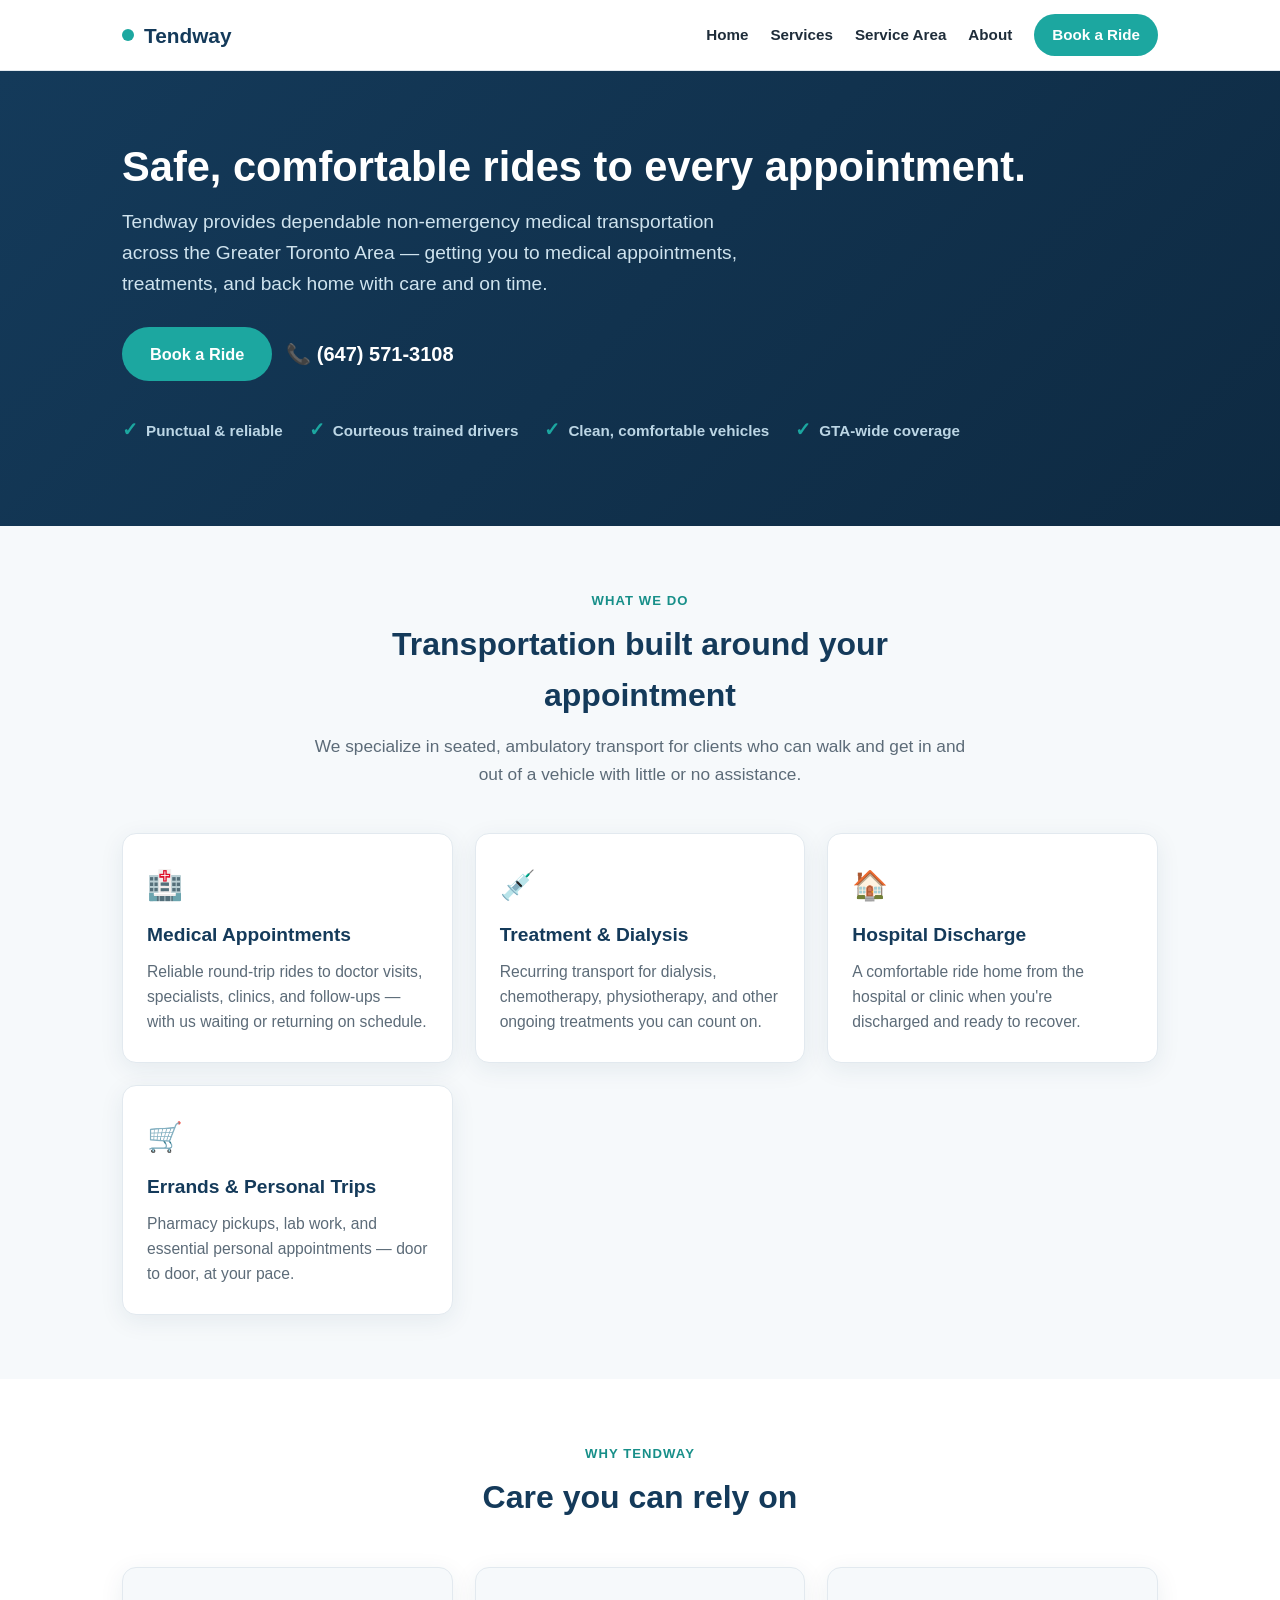
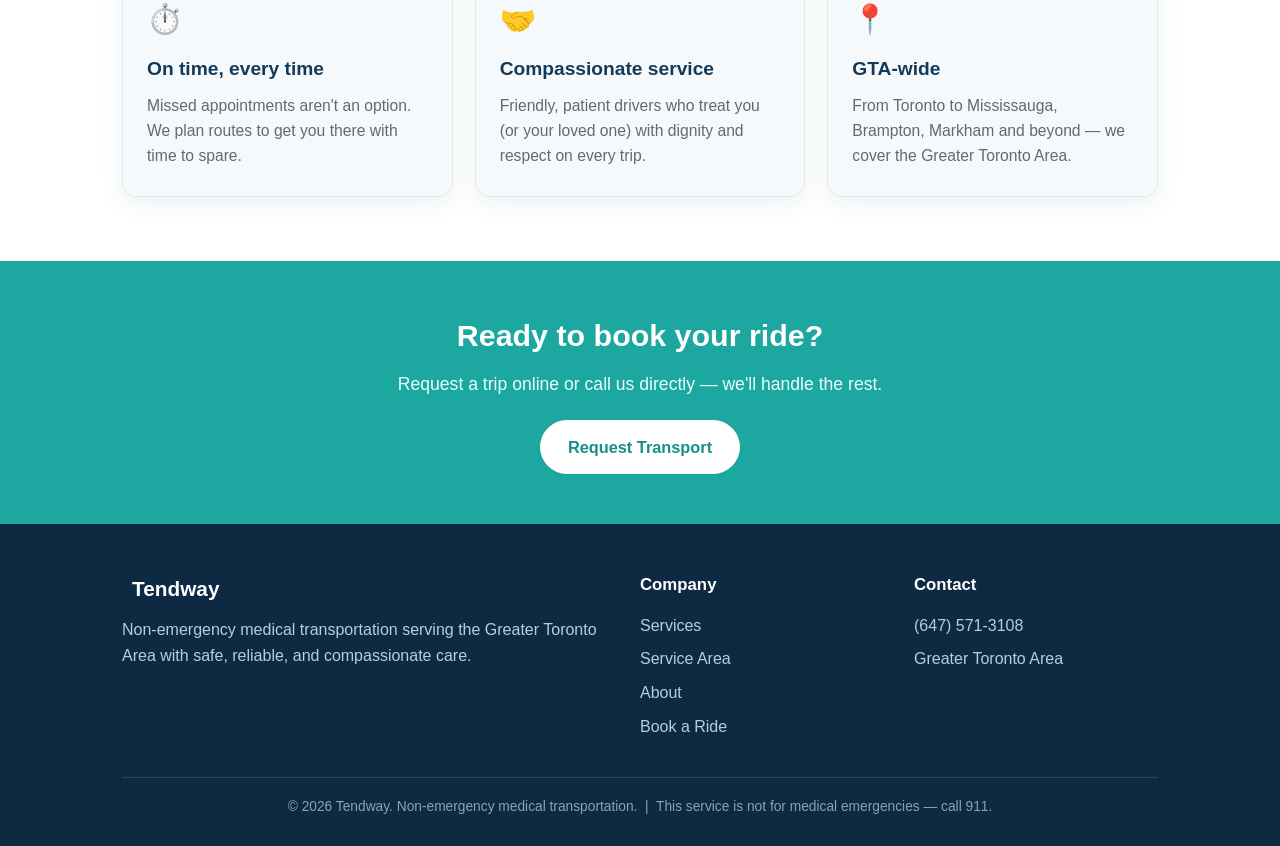
==== index.html @ b4420590 "Tendway website: multi-page site + booking form (Cloudflare Pages)" ====
<!DOCTYPE html>
<html lang="en">
<head>
<meta charset="UTF-8">
<meta name="viewport" content="width=device-width, initial-scale=1.0">
<title>Tendway | Non-Emergency Medical Transport — GTA</title>
<meta name="description" content="Tendway provides safe, reliable, and compassionate non-emergency medical transportation across the Greater Toronto Area. Ambulatory and seated transport for appointments, discharges, and more.">
<link rel="stylesheet" href="/styles.css">
</head>
<body>

<header class="site">
  <nav class="nav">
    <a href="/" class="brand"><span class="dot"></span>Tendway</a>
    <div class="navlinks">
      <a href="/">Home</a>
      <a href="/services.html">Services</a>
      <a href="/service-area.html">Service Area</a>
      <a href="/about.html">About</a>
      <a href="/contact.html" class="nav-cta">Book a Ride</a>
    </div>
  </nav>
</header>

<section class="hero">
  <div class="container">
    <h1>Safe, comfortable rides to every appointment.</h1>
    <p class="lead">Tendway provides dependable non-emergency medical transportation across the Greater Toronto Area — getting you to medical appointments, treatments, and back home with care and on time.</p>
    <div class="actions">
      <a href="/contact.html" class="btn btn-primary">Book a Ride</a>
      <a href="tel:+16475713108" class="phone-big">📞 (647) 571-3108</a>
    </div>
    <div class="trustbar">
      <div class="item"><span class="ic">✓</span> Punctual & reliable</div>
      <div class="item"><span class="ic">✓</span> Courteous trained drivers</div>
      <div class="item"><span class="ic">✓</span> Clean, comfortable vehicles</div>
      <div class="item"><span class="ic">✓</span> GTA-wide coverage</div>
    </div>
  </div>
</section>

<section class="block">
  <div class="container">
    <div class="section-head">
      <div class="eyebrow">What we do</div>
      <h2>Transportation built around your appointment</h2>
      <p>We specialize in seated, ambulatory transport for clients who can walk and get in and out of a vehicle with little or no assistance.</p>
    </div>
    <div class="cards">
      <div class="card">
        <span class="ic">🏥</span>
        <h3>Medical Appointments</h3>
        <p>Reliable round-trip rides to doctor visits, specialists, clinics, and follow-ups — with us waiting or returning on schedule.</p>
      </div>
      <div class="card">
        <span class="ic">💉</span>
        <h3>Treatment & Dialysis</h3>
        <p>Recurring transport for dialysis, chemotherapy, physiotherapy, and other ongoing treatments you can count on.</p>
      </div>
      <div class="card">
        <span class="ic">🏠</span>
        <h3>Hospital Discharge</h3>
        <p>A comfortable ride home from the hospital or clinic when you're discharged and ready to recover.</p>
      </div>
      <div class="card">
        <span class="ic">🛒</span>
        <h3>Errands & Personal Trips</h3>
        <p>Pharmacy pickups, lab work, and essential personal appointments — door to door, at your pace.</p>
      </div>
    </div>
  </div>
</section>

<section class="block alt">
  <div class="container">
    <div class="section-head">
      <div class="eyebrow">Why Tendway</div>
      <h2>Care you can rely on</h2>
    </div>
    <div class="cards">
      <div class="card">
        <span class="ic">⏱️</span>
        <h3>On time, every time</h3>
        <p>Missed appointments aren't an option. We plan routes to get you there with time to spare.</p>
      </div>
      <div class="card">
        <span class="ic">🤝</span>
        <h3>Compassionate service</h3>
        <p>Friendly, patient drivers who treat you (or your loved one) with dignity and respect on every trip.</p>
      </div>
      <div class="card">
        <span class="ic">📍</span>
        <h3>GTA-wide</h3>
        <p>From Toronto to Mississauga, Brampton, Markham and beyond — we cover the Greater Toronto Area.</p>
      </div>
    </div>
  </div>
</section>

<section class="cta-strip">
  <div class="container">
    <h2>Ready to book your ride?</h2>
    <p>Request a trip online or call us directly — we'll handle the rest.</p>
    <a href="/contact.html" class="btn btn-primary">Request Transport</a>
  </div>
</section>

<footer class="site">
  <div class="container">
    <div class="foot-grid">
      <div>
        <div class="foot-brand"><span class="dot" style="background:var(--teal)"></span>Tendway</div>
        <p>Non-emergency medical transportation serving the Greater Toronto Area with safe, reliable, and compassionate care.</p>
      </div>
      <div>
        <h4>Company</h4>
        <a href="/services.html">Services</a>
        <a href="/service-area.html">Service Area</a>
        <a href="/about.html">About</a>
        <a href="/contact.html">Book a Ride</a>
      </div>
      <div>
        <h4>Contact</h4>
        <a href="tel:+16475713108">(647) 571-3108</a>
        <a href="/service-area.html">Greater Toronto Area</a>
      </div>
    </div>
    <div class="foot-bottom">© 2026 Tendway. Non-emergency medical transportation. &nbsp;|&nbsp; This service is not for medical emergencies — call 911.</div>
  </div>
</footer>

</body>
</html>
---- styles.css ----
:root {
  --navy: #143a5a;
  --navy-deep: #0e2a42;
  --teal: #1ca7a0;
  --teal-dark: #178f89;
  --bg: #f6f9fb;
  --text: #1f2d3a;
  --muted: #5c6b78;
  --line: #e2e9ef;
  --white: #ffffff;
  --shadow: 0 6px 24px rgba(20, 58, 90, 0.08);
  --radius: 14px;
}

* { box-sizing: border-box; margin: 0; padding: 0; }

html { scroll-behavior: smooth; }

body {
  font-family: -apple-system, BlinkMacSystemFont, "Segoe UI", Roboto, Helvetica, Arial, sans-serif;
  color: var(--text);
  background: var(--bg);
  line-height: 1.6;
  -webkit-font-smoothing: antialiased;
}

a { color: var(--teal-dark); text-decoration: none; }
a:hover { text-decoration: underline; }

.container { max-width: 1080px; margin: 0 auto; padding: 0 22px; }

/* Header / Nav */
header.site {
  background: var(--white);
  border-bottom: 1px solid var(--line);
  position: sticky;
  top: 0;
  z-index: 100;
}
.nav {
  display: flex;
  align-items: center;
  justify-content: space-between;
  padding: 14px 22px;
  max-width: 1080px;
  margin: 0 auto;
  flex-wrap: wrap;
  gap: 10px;
}
.brand { display: flex; align-items: center; gap: 10px; font-weight: 800; font-size: 1.3rem; color: var(--navy); }
.brand .dot { width: 12px; height: 12px; border-radius: 50%; background: var(--teal); display: inline-block; }
.brand:hover { text-decoration: none; }
.navlinks { display: flex; gap: 22px; align-items: center; flex-wrap: wrap; }
.navlinks a { color: var(--text); font-weight: 600; font-size: 0.95rem; }
.navlinks a:hover { color: var(--teal-dark); text-decoration: none; }
.nav-cta {
  background: var(--teal);
  color: #fff !important;
  padding: 9px 18px;
  border-radius: 999px;
  font-weight: 700;
}
.nav-cta:hover { background: var(--teal-dark); text-decoration: none; }

/* Hero */
.hero {
  background: linear-gradient(135deg, var(--navy) 0%, var(--navy-deep) 100%);
  color: #fff;
  padding: 72px 0 80px;
}
.hero h1 { font-size: 2.6rem; line-height: 1.15; margin-bottom: 16px; font-weight: 800; }
.hero p.lead { font-size: 1.2rem; color: #cfe3ee; max-width: 620px; margin-bottom: 28px; }
.hero .actions { display: flex; gap: 14px; flex-wrap: wrap; align-items: center; }
.btn {
  display: inline-block;
  padding: 14px 28px;
  border-radius: 999px;
  font-weight: 700;
  font-size: 1.02rem;
  cursor: pointer;
  border: none;
}
.btn-primary { background: var(--teal); color: #fff; }
.btn-primary:hover { background: var(--teal-dark); text-decoration: none; }
.btn-ghost { background: rgba(255,255,255,0.12); color: #fff; border: 1px solid rgba(255,255,255,0.35); }
.btn-ghost:hover { background: rgba(255,255,255,0.2); text-decoration: none; }
.phone-big { font-size: 1.25rem; font-weight: 800; color: #fff; }
.phone-big:hover { text-decoration: none; color: #fff; }

.trustbar { display: flex; gap: 26px; flex-wrap: wrap; margin-top: 34px; }
.trustbar .item { display: flex; align-items: center; gap: 8px; color: #bcd6e5; font-size: 0.95rem; font-weight: 600; }
.trustbar .item span.ic { color: var(--teal); font-size: 1.2rem; }

/* Sections */
section.block { padding: 64px 0; }
section.block.alt { background: var(--white); }
.section-head { text-align: center; max-width: 660px; margin: 0 auto 44px; }
.section-head h2 { font-size: 2rem; color: var(--navy); margin-bottom: 12px; }
.section-head p { color: var(--muted); font-size: 1.08rem; }
.eyebrow { color: var(--teal-dark); font-weight: 800; letter-spacing: 0.08em; text-transform: uppercase; font-size: 0.82rem; margin-bottom: 8px; }

/* Cards */
.cards { display: grid; grid-template-columns: repeat(auto-fit, minmax(260px, 1fr)); gap: 22px; }
.card {
  background: var(--white);
  border: 1px solid var(--line);
  border-radius: var(--radius);
  padding: 28px 24px;
  box-shadow: var(--shadow);
}
section.block.alt .card { background: var(--bg); }
.card .ic { font-size: 1.8rem; margin-bottom: 12px; display: block; }
.card h3 { color: var(--navy); font-size: 1.2rem; margin-bottom: 8px; }
.card p { color: var(--muted); font-size: 0.98rem; }

/* Service area list */
.area-grid { display: grid; grid-template-columns: repeat(auto-fit, minmax(150px, 1fr)); gap: 10px; max-width: 760px; margin: 0 auto; }
.area-grid div { background: var(--white); border: 1px solid var(--line); border-radius: 10px; padding: 12px 16px; font-weight: 600; color: var(--navy); text-align: center; }

/* CTA strip */
.cta-strip { background: var(--teal); color: #fff; padding: 50px 0; text-align: center; }
.cta-strip h2 { font-size: 1.9rem; margin-bottom: 10px; }
.cta-strip p { font-size: 1.1rem; margin-bottom: 22px; color: #e6fffb; }
.cta-strip .btn-primary { background: #fff; color: var(--teal-dark); }
.cta-strip .btn-primary:hover { background: #eafffd; }

/* Form */
.form-wrap { max-width: 680px; margin: 0 auto; background: var(--white); border: 1px solid var(--line); border-radius: var(--radius); padding: 34px; box-shadow: var(--shadow); }
.form-row { display: grid; grid-template-columns: 1fr 1fr; gap: 16px; }
.field { margin-bottom: 16px; }
.field label { display: block; font-weight: 700; color: var(--navy); margin-bottom: 6px; font-size: 0.92rem; }
.field input, .field select, .field textarea {
  width: 100%;
  padding: 12px 14px;
  border: 1px solid var(--line);
  border-radius: 10px;
  font-size: 1rem;
  font-family: inherit;
  color: var(--text);
  background: #fbfdfe;
}
.field input:focus, .field select:focus, .field textarea:focus { outline: none; border-color: var(--teal); }
.field textarea { resize: vertical; min-height: 90px; }
.form-note { font-size: 0.86rem; color: var(--muted); margin-top: 4px; }
.form-msg { padding: 14px 16px; border-radius: 10px; margin-bottom: 18px; font-weight: 600; display: none; }
.form-msg.ok { background: #e7f8f6; color: var(--teal-dark); display: block; }
.form-msg.err { background: #fdecec; color: #c0392b; display: block; }

/* Footer */
footer.site { background: var(--navy-deep); color: #b9cdda; padding: 48px 0 28px; }
.foot-grid { display: grid; grid-template-columns: 2fr 1fr 1fr; gap: 30px; margin-bottom: 30px; }
footer.site h4 { color: #fff; margin-bottom: 14px; font-size: 1.05rem; }
footer.site a { color: #b9cdda; display: block; margin-bottom: 8px; }
footer.site a:hover { color: #fff; }
.foot-brand { display: flex; align-items: center; gap: 10px; font-weight: 800; font-size: 1.3rem; color: #fff; margin-bottom: 12px; }
.foot-bottom { border-top: 1px solid rgba(255,255,255,0.12); padding-top: 18px; font-size: 0.86rem; color: #8aa3b3; text-align: center; }

/* Page hero (subpages) */
.page-hero { background: var(--navy); color: #fff; padding: 50px 0; }
.page-hero h1 { font-size: 2.2rem; margin-bottom: 8px; }
.page-hero p { color: #cfe3ee; font-size: 1.1rem; }

@media (max-width: 720px) {
  .hero h1 { font-size: 2rem; }
  .form-row { grid-template-columns: 1fr; }
  .foot-grid { grid-template-columns: 1fr; }
  .navlinks { width: 100%; justify-content: flex-start; }
}
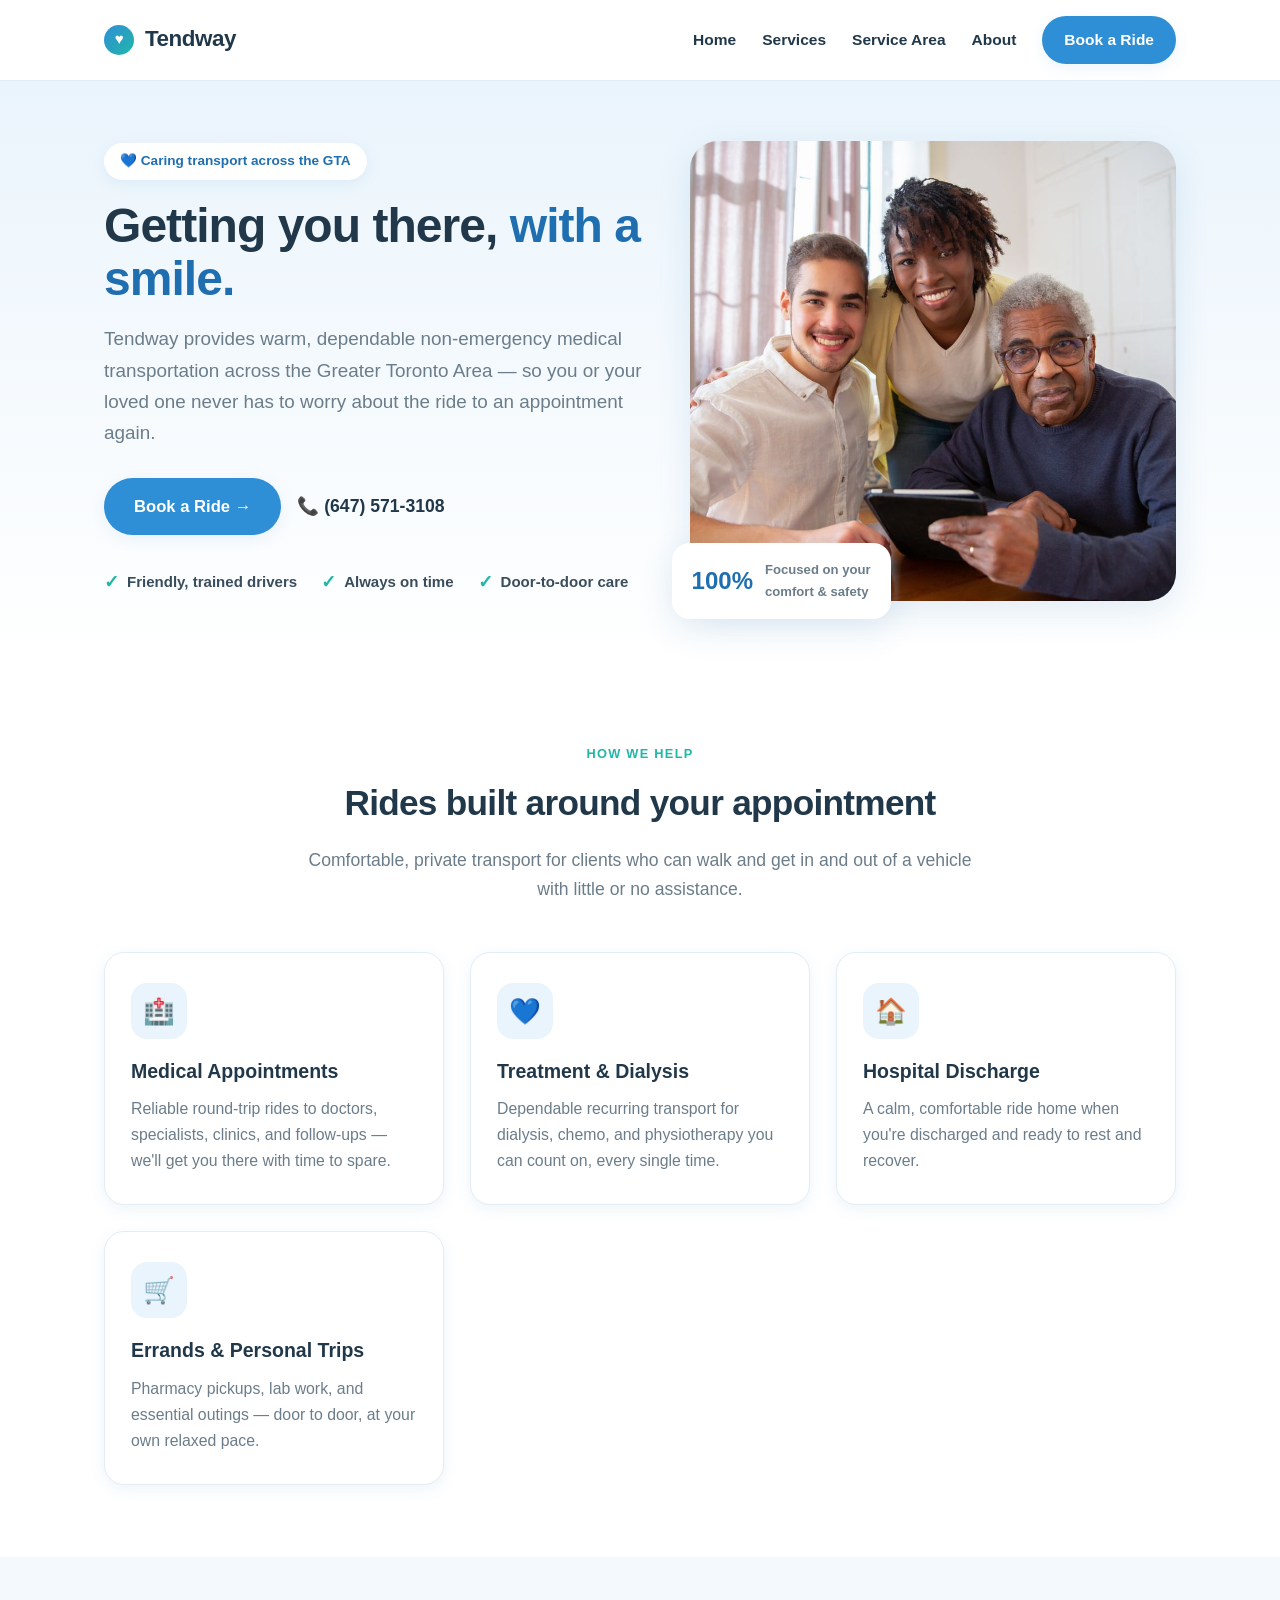
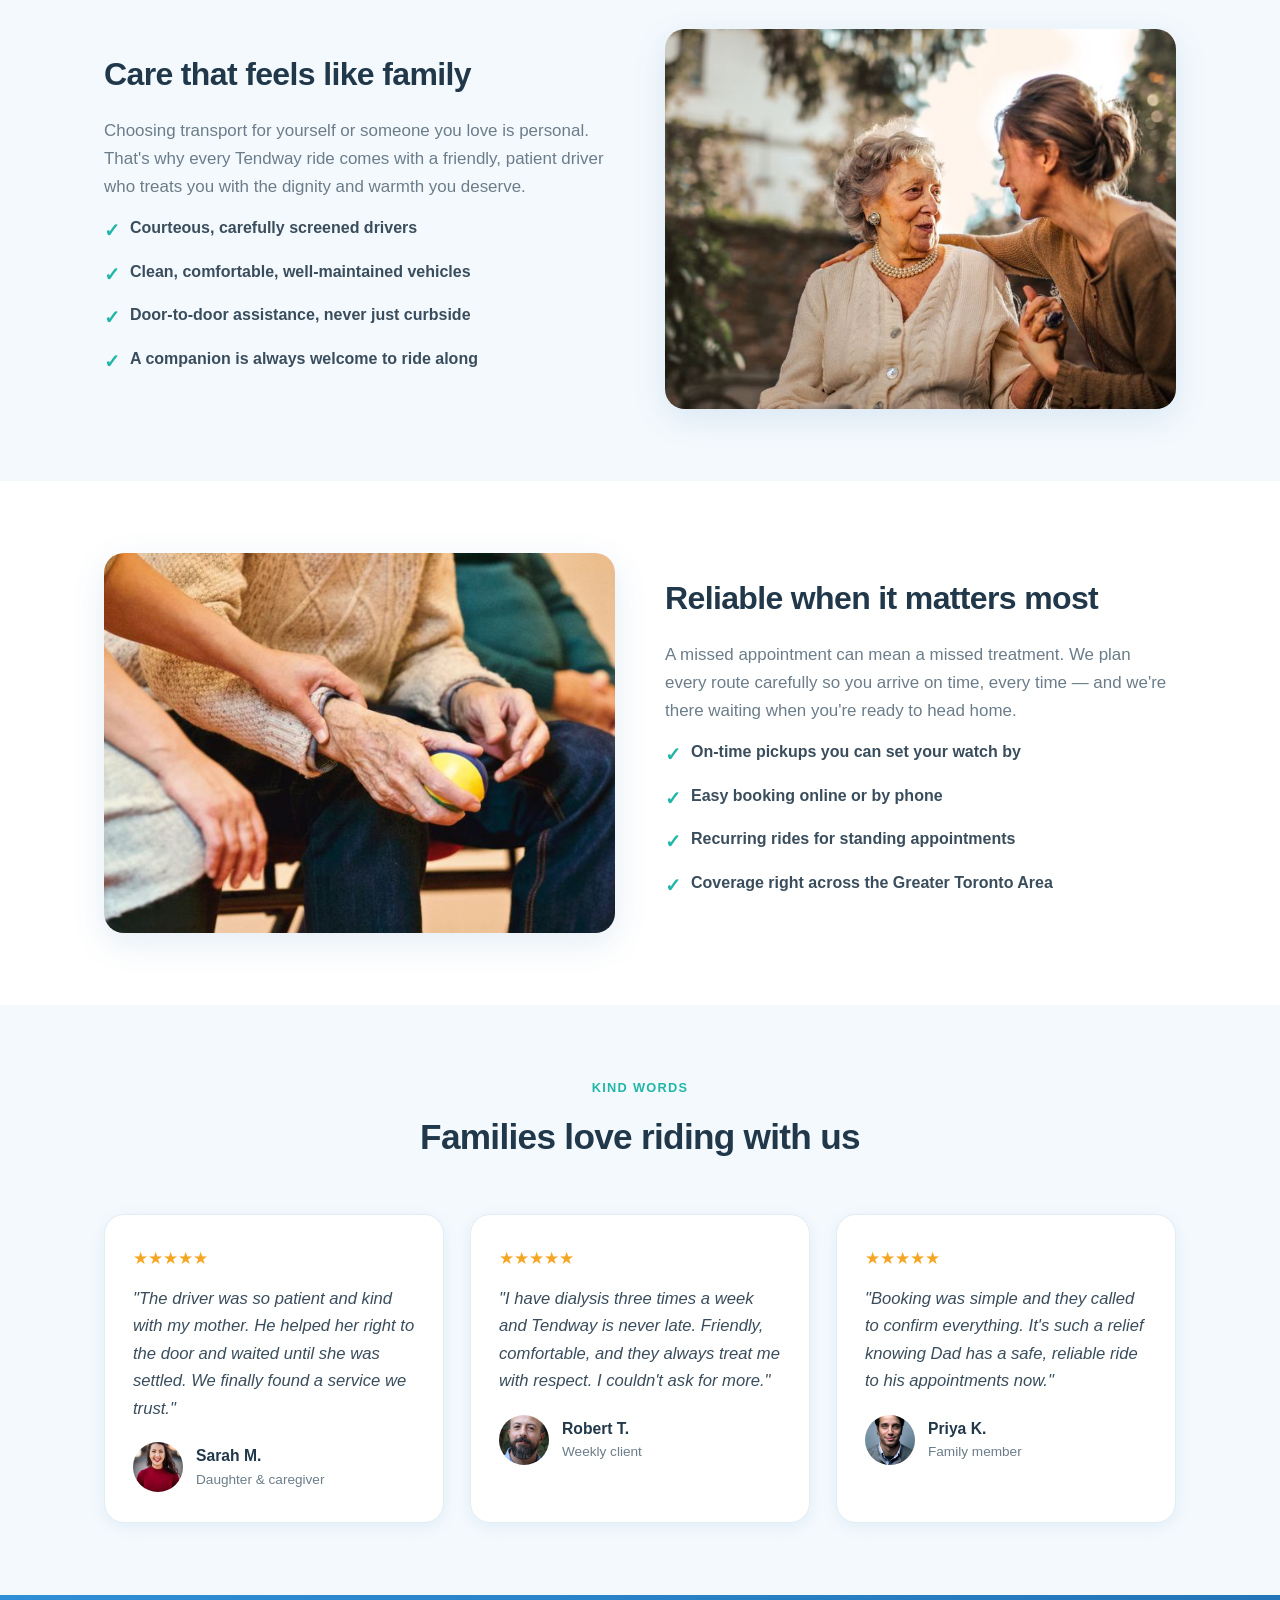
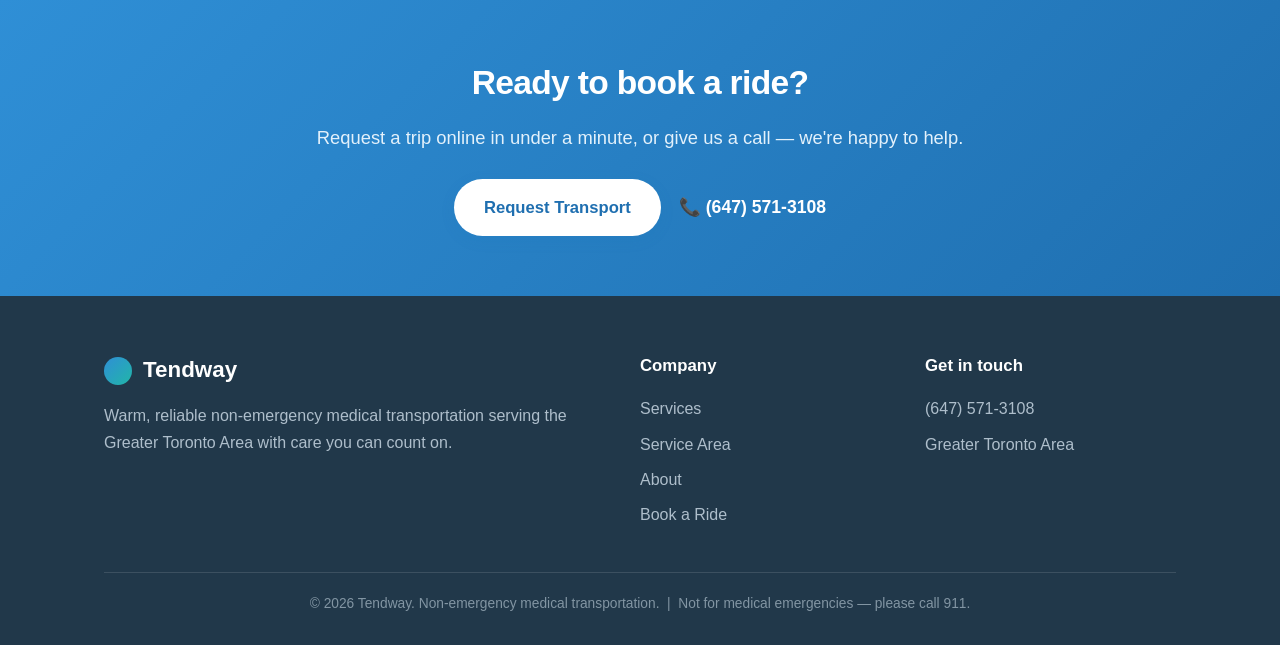
==== commit f66a5575: "Warm redesign: sky-blue palette, photo hero, feature rows, testimonials with faces, real photography" ====
--- a/index.html
+++ b/index.html
@@ -3,15 +3,15 @@
 <head>
 <meta charset="UTF-8">
 <meta name="viewport" content="width=device-width, initial-scale=1.0">
-<title>Tendway | Non-Emergency Medical Transport — GTA</title>
-<meta name="description" content="Tendway provides safe, reliable, and compassionate non-emergency medical transportation across the Greater Toronto Area. Ambulatory and seated transport for appointments, discharges, and more.">
+<title>Tendway | Friendly Medical Transport Across the GTA</title>
+<meta name="description" content="Tendway provides warm, reliable non-emergency medical transportation across the Greater Toronto Area. Friendly drivers, comfortable rides to every appointment.">
 <link rel="stylesheet" href="/styles.css">
 </head>
 <body>
 
 <header class="site">
   <nav class="nav">
-    <a href="/" class="brand"><span class="dot"></span>Tendway</a>
+    <a href="/" class="brand"><span class="dot">♥</span>Tendway</a>
     <div class="navlinks">
       <a href="/">Home</a>
       <a href="/services.html">Services</a>
@@ -23,18 +23,27 @@
 </header>
 
 <section class="hero">
-  <div class="container">
-    <h1>Safe, comfortable rides to every appointment.</h1>
-    <p class="lead">Tendway provides dependable non-emergency medical transportation across the Greater Toronto Area — getting you to medical appointments, treatments, and back home with care and on time.</p>
-    <div class="actions">
-      <a href="/contact.html" class="btn btn-primary">Book a Ride</a>
-      <a href="tel:+16475713108" class="phone-big">📞 (647) 571-3108</a>
+  <div class="container hero-grid">
+    <div class="hero-text">
+      <span class="pill">💙 Caring transport across the GTA</span>
+      <h1>Getting you there, <span class="hl">with a smile.</span></h1>
+      <p class="lead">Tendway provides warm, dependable non-emergency medical transportation across the Greater Toronto Area — so you or your loved one never has to worry about the ride to an appointment again.</p>
+      <div class="actions">
+        <a href="/contact.html" class="btn btn-primary">Book a Ride →</a>
+        <a href="tel:+16475713108" class="phone-inline">📞 (647) 571-3108</a>
+      </div>
+      <div class="trustbar">
+        <div class="item"><span class="ic">✓</span> Friendly, trained drivers</div>
+        <div class="item"><span class="ic">✓</span> Always on time</div>
+        <div class="item"><span class="ic">✓</span> Door-to-door care</div>
+      </div>
     </div>
-    <div class="trustbar">
-      <div class="item"><span class="ic">✓</span> Punctual & reliable</div>
-      <div class="item"><span class="ic">✓</span> Courteous trained drivers</div>
-      <div class="item"><span class="ic">✓</span> Clean, comfortable vehicles</div>
-      <div class="item"><span class="ic">✓</span> GTA-wide coverage</div>
+    <div class="hero-img-wrap">
+      <img class="hero-img" src="/img/hero.jpg" alt="A friendly caregiver helping a smiling senior">
+      <div class="hero-badge">
+        <div class="big">100%</div>
+        <div class="small">Focused on your<br>comfort &amp; safety</div>
+      </div>
     </div>
   </div>
 </section>
@@ -42,56 +51,88 @@
 <section class="block">
   <div class="container">
     <div class="section-head">
-      <div class="eyebrow">What we do</div>
-      <h2>Transportation built around your appointment</h2>
-      <p>We specialize in seated, ambulatory transport for clients who can walk and get in and out of a vehicle with little or no assistance.</p>
+      <div class="eyebrow">How we help</div>
+      <h2>Rides built around your appointment</h2>
+      <p>Comfortable, private transport for clients who can walk and get in and out of a vehicle with little or no assistance.</p>
     </div>
     <div class="cards">
       <div class="card">
-        <span class="ic">🏥</span>
+        <div class="ic-circle">🏥</div>
         <h3>Medical Appointments</h3>
-        <p>Reliable round-trip rides to doctor visits, specialists, clinics, and follow-ups — with us waiting or returning on schedule.</p>
+        <p>Reliable round-trip rides to doctors, specialists, clinics, and follow-ups — we'll get you there with time to spare.</p>
       </div>
       <div class="card">
-        <span class="ic">💉</span>
-        <h3>Treatment & Dialysis</h3>
-        <p>Recurring transport for dialysis, chemotherapy, physiotherapy, and other ongoing treatments you can count on.</p>
+        <div class="ic-circle">💙</div>
+        <h3>Treatment &amp; Dialysis</h3>
+        <p>Dependable recurring transport for dialysis, chemo, and physiotherapy you can count on, every single time.</p>
       </div>
       <div class="card">
-        <span class="ic">🏠</span>
+        <div class="ic-circle">🏠</div>
         <h3>Hospital Discharge</h3>
-        <p>A comfortable ride home from the hospital or clinic when you're discharged and ready to recover.</p>
+        <p>A calm, comfortable ride home when you're discharged and ready to rest and recover.</p>
       </div>
       <div class="card">
-        <span class="ic">🛒</span>
-        <h3>Errands & Personal Trips</h3>
-        <p>Pharmacy pickups, lab work, and essential personal appointments — door to door, at your pace.</p>
+        <div class="ic-circle">🛒</div>
+        <h3>Errands &amp; Personal Trips</h3>
+        <p>Pharmacy pickups, lab work, and essential outings — door to door, at your own relaxed pace.</p>
       </div>
     </div>
   </div>
 </section>
 
-<section class="block alt">
+<section class="block tint">
+  <div class="container feature">
+    <div class="feature-text">
+      <h2>Care that feels like family</h2>
+      <p>Choosing transport for yourself or someone you love is personal. That's why every Tendway ride comes with a friendly, patient driver who treats you with the dignity and warmth you deserve.</p>
+      <ul class="checklist">
+        <li><span class="ic">✓</span> Courteous, carefully screened drivers</li>
+        <li><span class="ic">✓</span> Clean, comfortable, well-maintained vehicles</li>
+        <li><span class="ic">✓</span> Door-to-door assistance, never just curbside</li>
+        <li><span class="ic">✓</span> A companion is always welcome to ride along</li>
+      </ul>
+    </div>
+    <img class="feature-img" src="/img/senior.jpg" alt="A caregiver and senior smiling together">
+  </div>
+</section>
+
+<section class="block">
+  <div class="container feature rev">
+    <div class="feature-text">
+      <h2>Reliable when it matters most</h2>
+      <p>A missed appointment can mean a missed treatment. We plan every route carefully so you arrive on time, every time — and we're there waiting when you're ready to head home.</p>
+      <ul class="checklist">
+        <li><span class="ic">✓</span> On-time pickups you can set your watch by</li>
+        <li><span class="ic">✓</span> Easy booking online or by phone</li>
+        <li><span class="ic">✓</span> Recurring rides for standing appointments</li>
+        <li><span class="ic">✓</span> Coverage right across the Greater Toronto Area</li>
+      </ul>
+    </div>
+    <img class="feature-img" src="/img/care.jpg" alt="A caregiver gently assisting a senior">
+  </div>
+</section>
+
+<section class="block tint">
   <div class="container">
     <div class="section-head">
-      <div class="eyebrow">Why Tendway</div>
-      <h2>Care you can rely on</h2>
+      <div class="eyebrow">Kind words</div>
+      <h2>Families love riding with us</h2>
     </div>
-    <div class="cards">
-      <div class="card">
-        <span class="ic">⏱️</span>
-        <h3>On time, every time</h3>
-        <p>Missed appointments aren't an option. We plan routes to get you there with time to spare.</p>
+    <div class="tgrid">
+      <div class="tcard">
+        <div class="stars">★★★★★</div>
+        <p class="quote">"The driver was so patient and kind with my mother. He helped her right to the door and waited until she was settled. We finally found a service we trust."</p>
+        <div class="who"><img src="/img/t1.jpg" alt=""><div><div class="name">Sarah M.</div><div class="role">Daughter & caregiver</div></div></div>
       </div>
-      <div class="card">
-        <span class="ic">🤝</span>
-        <h3>Compassionate service</h3>
-        <p>Friendly, patient drivers who treat you (or your loved one) with dignity and respect on every trip.</p>
+      <div class="tcard">
+        <div class="stars">★★★★★</div>
+        <p class="quote">"I have dialysis three times a week and Tendway is never late. Friendly, comfortable, and they always treat me with respect. I couldn't ask for more."</p>
+        <div class="who"><img src="/img/t3.jpg" alt=""><div><div class="name">Robert T.</div><div class="role">Weekly client</div></div></div>
       </div>
-      <div class="card">
-        <span class="ic">📍</span>
-        <h3>GTA-wide</h3>
-        <p>From Toronto to Mississauga, Brampton, Markham and beyond — we cover the Greater Toronto Area.</p>
+      <div class="tcard">
+        <div class="stars">★★★★★</div>
+        <p class="quote">"Booking was simple and they called to confirm everything. It's such a relief knowing Dad has a safe, reliable ride to his appointments now."</p>
+        <div class="who"><img src="/img/t2.jpg" alt=""><div><div class="name">Priya K.</div><div class="role">Family member</div></div></div>
       </div>
     </div>
   </div>
@@ -99,9 +140,12 @@
 
 <section class="cta-strip">
   <div class="container">
-    <h2>Ready to book your ride?</h2>
-    <p>Request a trip online or call us directly — we'll handle the rest.</p>
-    <a href="/contact.html" class="btn btn-primary">Request Transport</a>
+    <h2>Ready to book a ride?</h2>
+    <p>Request a trip online in under a minute, or give us a call — we're happy to help.</p>
+    <div style="display:flex; gap:18px; justify-content:center; flex-wrap:wrap; align-items:center;">
+      <a href="/contact.html" class="btn btn-primary">Request Transport</a>
+      <a href="tel:+16475713108" class="phone-inline">📞 (647) 571-3108</a>
+    </div>
   </div>
 </section>
 
@@ -109,8 +153,8 @@
   <div class="container">
     <div class="foot-grid">
       <div>
-        <div class="foot-brand"><span class="dot" style="background:var(--teal)"></span>Tendway</div>
-        <p>Non-emergency medical transportation serving the Greater Toronto Area with safe, reliable, and compassionate care.</p>
+        <div class="foot-brand"><span class="dot"></span>Tendway</div>
+        <p>Warm, reliable non-emergency medical transportation serving the Greater Toronto Area with care you can count on.</p>
       </div>
       <div>
         <h4>Company</h4>
@@ -120,12 +164,12 @@
         <a href="/contact.html">Book a Ride</a>
       </div>
       <div>
-        <h4>Contact</h4>
+        <h4>Get in touch</h4>
         <a href="tel:+16475713108">(647) 571-3108</a>
         <a href="/service-area.html">Greater Toronto Area</a>
       </div>
     </div>
-    <div class="foot-bottom">© 2026 Tendway. Non-emergency medical transportation. &nbsp;|&nbsp; This service is not for medical emergencies — call 911.</div>
+    <div class="foot-bottom">© 2026 Tendway. Non-emergency medical transportation. &nbsp;|&nbsp; Not for medical emergencies — please call 911.</div>
   </div>
 </footer>
 
--- a/styles.css
+++ b/styles.css
@@ -1,168 +1,160 @@
 :root {
-  --navy: #143a5a;
-  --navy-deep: #0e2a42;
-  --teal: #1ca7a0;
-  --teal-dark: #178f89;
-  --bg: #f6f9fb;
-  --text: #1f2d3a;
-  --muted: #5c6b78;
-  --line: #e2e9ef;
+  --sky: #2f8fd6;
+  --sky-deep: #1f6fb0;
+  --sky-soft: #eaf4fc;
+  --sky-mist: #f4f9fd;
+  --accent: #21b6a8;
+  --ink: #21384a;
+  --text: #3a4d5c;
+  --muted: #6b7d8a;
+  --line: #e3edf4;
   --white: #ffffff;
-  --shadow: 0 6px 24px rgba(20, 58, 90, 0.08);
-  --radius: 14px;
+  --warm: #fff7ec;
+  --shadow: 0 10px 34px rgba(31, 111, 176, 0.12);
+  --shadow-sm: 0 4px 16px rgba(31, 111, 176, 0.08);
+  --radius: 20px;
+  --radius-sm: 14px;
 }
 
 * { box-sizing: border-box; margin: 0; padding: 0; }
-
 html { scroll-behavior: smooth; }
-
 body {
-  font-family: -apple-system, BlinkMacSystemFont, "Segoe UI", Roboto, Helvetica, Arial, sans-serif;
+  font-family: "Segoe UI", -apple-system, BlinkMacSystemFont, Roboto, Helvetica, Arial, sans-serif;
   color: var(--text);
-  background: var(--bg);
-  line-height: 1.6;
+  background: var(--white);
+  line-height: 1.65;
   -webkit-font-smoothing: antialiased;
 }
-
-a { color: var(--teal-dark); text-decoration: none; }
+a { color: var(--sky-deep); text-decoration: none; }
 a:hover { text-decoration: underline; }
-
-.container { max-width: 1080px; margin: 0 auto; padding: 0 22px; }
+.container { max-width: 1120px; margin: 0 auto; padding: 0 24px; }
+img { max-width: 100%; display: block; }
 
 /* Header / Nav */
-header.site {
-  background: var(--white);
-  border-bottom: 1px solid var(--line);
-  position: sticky;
-  top: 0;
-  z-index: 100;
-}
-.nav {
-  display: flex;
-  align-items: center;
-  justify-content: space-between;
-  padding: 14px 22px;
-  max-width: 1080px;
-  margin: 0 auto;
-  flex-wrap: wrap;
-  gap: 10px;
-}
-.brand { display: flex; align-items: center; gap: 10px; font-weight: 800; font-size: 1.3rem; color: var(--navy); }
-.brand .dot { width: 12px; height: 12px; border-radius: 50%; background: var(--teal); display: inline-block; }
+header.site { background: var(--white); border-bottom: 1px solid var(--line); position: sticky; top: 0; z-index: 100; }
+.nav { display: flex; align-items: center; justify-content: space-between; padding: 16px 24px; max-width: 1120px; margin: 0 auto; flex-wrap: wrap; gap: 10px; }
+.brand { display: flex; align-items: center; gap: 11px; font-weight: 800; font-size: 1.4rem; color: var(--ink); letter-spacing: -0.02em; }
+.brand .dot { width: 30px; height: 30px; border-radius: 50%; background: linear-gradient(135deg, var(--sky), var(--accent)); display: inline-flex; align-items: center; justify-content: center; color:#fff; font-size:15px; }
 .brand:hover { text-decoration: none; }
-.navlinks { display: flex; gap: 22px; align-items: center; flex-wrap: wrap; }
-.navlinks a { color: var(--text); font-weight: 600; font-size: 0.95rem; }
-.navlinks a:hover { color: var(--teal-dark); text-decoration: none; }
-.nav-cta {
-  background: var(--teal);
-  color: #fff !important;
-  padding: 9px 18px;
-  border-radius: 999px;
-  font-weight: 700;
-}
-.nav-cta:hover { background: var(--teal-dark); text-decoration: none; }
+.navlinks { display: flex; gap: 26px; align-items: center; flex-wrap: wrap; }
+.navlinks a { color: var(--ink); font-weight: 600; font-size: 0.97rem; }
+.navlinks a:hover { color: var(--sky-deep); text-decoration: none; }
+.nav-cta { background: var(--sky); color: #fff !important; padding: 11px 22px; border-radius: 999px; font-weight: 700; box-shadow: var(--shadow-sm); }
+.nav-cta:hover { background: var(--sky-deep); text-decoration: none; }
 
 /* Hero */
-.hero {
-  background: linear-gradient(135deg, var(--navy) 0%, var(--navy-deep) 100%);
-  color: #fff;
-  padding: 72px 0 80px;
-}
-.hero h1 { font-size: 2.6rem; line-height: 1.15; margin-bottom: 16px; font-weight: 800; }
-.hero p.lead { font-size: 1.2rem; color: #cfe3ee; max-width: 620px; margin-bottom: 28px; }
-.hero .actions { display: flex; gap: 14px; flex-wrap: wrap; align-items: center; }
-.btn {
-  display: inline-block;
-  padding: 14px 28px;
-  border-radius: 999px;
-  font-weight: 700;
-  font-size: 1.02rem;
-  cursor: pointer;
-  border: none;
-}
-.btn-primary { background: var(--teal); color: #fff; }
-.btn-primary:hover { background: var(--teal-dark); text-decoration: none; }
-.btn-ghost { background: rgba(255,255,255,0.12); color: #fff; border: 1px solid rgba(255,255,255,0.35); }
-.btn-ghost:hover { background: rgba(255,255,255,0.2); text-decoration: none; }
-.phone-big { font-size: 1.25rem; font-weight: 800; color: #fff; }
-.phone-big:hover { text-decoration: none; color: #fff; }
+.hero { background: linear-gradient(180deg, var(--sky-soft) 0%, var(--white) 100%); padding: 60px 0 70px; }
+.hero-grid { display: grid; grid-template-columns: 1.05fr 0.95fr; gap: 48px; align-items: center; }
+.hero .pill { display: inline-flex; align-items: center; gap: 8px; background: var(--white); color: var(--sky-deep); font-weight: 700; font-size: 0.85rem; padding: 7px 16px; border-radius: 999px; box-shadow: var(--shadow-sm); margin-bottom: 20px; }
+.hero h1 { font-size: 3rem; line-height: 1.1; margin-bottom: 18px; font-weight: 800; color: var(--ink); letter-spacing: -0.02em; }
+.hero h1 .hl { color: var(--sky-deep); }
+.hero p.lead { font-size: 1.18rem; color: var(--muted); max-width: 540px; margin-bottom: 30px; }
+.hero .actions { display: flex; gap: 16px; flex-wrap: wrap; align-items: center; }
+.hero-img-wrap { position: relative; }
+.hero-img { border-radius: 28px; box-shadow: var(--shadow); width: 100%; height: 460px; object-fit: cover; }
+.hero-badge { position: absolute; bottom: -18px; left: -18px; background: #fff; border-radius: 18px; box-shadow: var(--shadow); padding: 16px 20px; display: flex; align-items: center; gap: 12px; }
+.hero-badge .big { font-size: 1.5rem; font-weight: 800; color: var(--sky-deep); line-height: 1; }
+.hero-badge .small { font-size: 0.82rem; color: var(--muted); font-weight: 600; }
 
-.trustbar { display: flex; gap: 26px; flex-wrap: wrap; margin-top: 34px; }
-.trustbar .item { display: flex; align-items: center; gap: 8px; color: #bcd6e5; font-size: 0.95rem; font-weight: 600; }
-.trustbar .item span.ic { color: var(--teal); font-size: 1.2rem; }
+.btn { display: inline-flex; align-items:center; gap:8px; padding: 15px 30px; border-radius: 999px; font-weight: 700; font-size: 1.04rem; cursor: pointer; border: none; transition: transform .08s ease, background .15s ease; }
+.btn:active { transform: translateY(1px); }
+.btn-primary { background: var(--sky); color: #fff; box-shadow: var(--shadow-sm); }
+.btn-primary:hover { background: var(--sky-deep); text-decoration: none; }
+.btn-ghost { background: #fff; color: var(--sky-deep); border: 1.5px solid var(--line); }
+.btn-ghost:hover { background: var(--sky-mist); text-decoration: none; }
+.phone-inline { font-size: 1.1rem; font-weight: 800; color: var(--ink); }
+.phone-inline:hover { text-decoration: none; color: var(--sky-deep); }
+
+.trustbar { display: flex; gap: 24px; flex-wrap: wrap; margin-top: 32px; }
+.trustbar .item { display: flex; align-items: center; gap: 8px; color: var(--text); font-size: 0.94rem; font-weight: 600; }
+.trustbar .item span.ic { color: var(--accent); font-size: 1.15rem; }
 
 /* Sections */
-section.block { padding: 64px 0; }
-section.block.alt { background: var(--white); }
-.section-head { text-align: center; max-width: 660px; margin: 0 auto 44px; }
-.section-head h2 { font-size: 2rem; color: var(--navy); margin-bottom: 12px; }
-.section-head p { color: var(--muted); font-size: 1.08rem; }
-.eyebrow { color: var(--teal-dark); font-weight: 800; letter-spacing: 0.08em; text-transform: uppercase; font-size: 0.82rem; margin-bottom: 8px; }
+section.block { padding: 72px 0; }
+section.block.tint { background: var(--sky-mist); }
+.section-head { text-align: center; max-width: 680px; margin: 0 auto 48px; }
+.section-head h2 { font-size: 2.2rem; color: var(--ink); margin-bottom: 14px; letter-spacing: -0.02em; }
+.section-head p { color: var(--muted); font-size: 1.1rem; }
+.eyebrow { color: var(--accent); font-weight: 800; letter-spacing: 0.1em; text-transform: uppercase; font-size: 0.8rem; margin-bottom: 10px; }
 
 /* Cards */
-.cards { display: grid; grid-template-columns: repeat(auto-fit, minmax(260px, 1fr)); gap: 22px; }
-.card {
-  background: var(--white);
-  border: 1px solid var(--line);
-  border-radius: var(--radius);
-  padding: 28px 24px;
-  box-shadow: var(--shadow);
-}
-section.block.alt .card { background: var(--bg); }
-.card .ic { font-size: 1.8rem; margin-bottom: 12px; display: block; }
-.card h3 { color: var(--navy); font-size: 1.2rem; margin-bottom: 8px; }
-.card p { color: var(--muted); font-size: 0.98rem; }
+.cards { display: grid; grid-template-columns: repeat(auto-fit, minmax(270px, 1fr)); gap: 26px; }
+.card { background: var(--white); border: 1px solid var(--line); border-radius: var(--radius); padding: 30px 26px; box-shadow: var(--shadow-sm); transition: transform .15s ease, box-shadow .15s ease; }
+.card:hover { transform: translateY(-4px); box-shadow: var(--shadow); }
+.card .ic-circle { width: 56px; height: 56px; border-radius: 16px; background: var(--sky-soft); color: var(--sky-deep); display: flex; align-items: center; justify-content: center; font-size: 1.6rem; margin-bottom: 16px; }
+.card h3 { color: var(--ink); font-size: 1.22rem; margin-bottom: 9px; }
+.card p { color: var(--muted); font-size: 0.99rem; }
 
-/* Service area list */
-.area-grid { display: grid; grid-template-columns: repeat(auto-fit, minmax(150px, 1fr)); gap: 10px; max-width: 760px; margin: 0 auto; }
-.area-grid div { background: var(--white); border: 1px solid var(--line); border-radius: 10px; padding: 12px 16px; font-weight: 600; color: var(--navy); text-align: center; }
+/* Photo feature row */
+.feature { display: grid; grid-template-columns: 1fr 1fr; gap: 50px; align-items: center; }
+.feature.rev .feature-text { order: 2; }
+.feature-img { border-radius: var(--radius); box-shadow: var(--shadow); width: 100%; height: 380px; object-fit: cover; }
+.feature-text h2 { font-size: 2rem; color: var(--ink); margin-bottom: 16px; letter-spacing: -0.02em; }
+.feature-text p { color: var(--muted); font-size: 1.06rem; margin-bottom: 14px; }
+.checklist { list-style: none; margin-top: 8px; }
+.checklist li { display: flex; align-items: flex-start; gap: 10px; margin-bottom: 12px; color: var(--text); font-weight: 600; }
+.checklist li span.ic { color: var(--accent); font-size: 1.2rem; flex-shrink: 0; }
+
+/* Testimonials */
+.tgrid { display: grid; grid-template-columns: repeat(auto-fit, minmax(290px, 1fr)); gap: 26px; }
+.tcard { background: var(--white); border: 1px solid var(--line); border-radius: var(--radius); padding: 30px 28px; box-shadow: var(--shadow-sm); }
+.tcard .stars { color: #f5a623; font-size: 1.05rem; margin-bottom: 12px; }
+.tcard p.quote { color: var(--text); font-size: 1.04rem; font-style: italic; margin-bottom: 20px; }
+.tcard .who { display: flex; align-items: center; gap: 13px; }
+.tcard .who img { width: 50px; height: 50px; border-radius: 50%; object-fit: cover; }
+.tcard .who .name { font-weight: 800; color: var(--ink); font-size: 0.98rem; }
+.tcard .who .role { font-size: 0.85rem; color: var(--muted); }
 
 /* CTA strip */
-.cta-strip { background: var(--teal); color: #fff; padding: 50px 0; text-align: center; }
-.cta-strip h2 { font-size: 1.9rem; margin-bottom: 10px; }
-.cta-strip p { font-size: 1.1rem; margin-bottom: 22px; color: #e6fffb; }
-.cta-strip .btn-primary { background: #fff; color: var(--teal-dark); }
-.cta-strip .btn-primary:hover { background: #eafffd; }
+.cta-strip { background: linear-gradient(135deg, var(--sky) 0%, var(--sky-deep) 100%); color: #fff; padding: 60px 0; text-align: center; }
+.cta-strip h2 { font-size: 2.1rem; margin-bottom: 12px; letter-spacing: -0.02em; }
+.cta-strip p { font-size: 1.15rem; margin-bottom: 26px; color: #e3f1fb; }
+.cta-strip .btn-primary { background: #fff; color: var(--sky-deep); }
+.cta-strip .btn-primary:hover { background: var(--warm); }
+.cta-strip .phone-inline { color:#fff; }
 
 /* Form */
-.form-wrap { max-width: 680px; margin: 0 auto; background: var(--white); border: 1px solid var(--line); border-radius: var(--radius); padding: 34px; box-shadow: var(--shadow); }
-.form-row { display: grid; grid-template-columns: 1fr 1fr; gap: 16px; }
-.field { margin-bottom: 16px; }
-.field label { display: block; font-weight: 700; color: var(--navy); margin-bottom: 6px; font-size: 0.92rem; }
-.field input, .field select, .field textarea {
-  width: 100%;
-  padding: 12px 14px;
-  border: 1px solid var(--line);
-  border-radius: 10px;
-  font-size: 1rem;
-  font-family: inherit;
-  color: var(--text);
-  background: #fbfdfe;
-}
-.field input:focus, .field select:focus, .field textarea:focus { outline: none; border-color: var(--teal); }
-.field textarea { resize: vertical; min-height: 90px; }
+.form-wrap { max-width: 700px; margin: 0 auto; background: var(--white); border: 1px solid var(--line); border-radius: var(--radius); padding: 38px; box-shadow: var(--shadow); }
+.form-row { display: grid; grid-template-columns: 1fr 1fr; gap: 18px; }
+.field { margin-bottom: 18px; }
+.field label { display: block; font-weight: 700; color: var(--ink); margin-bottom: 7px; font-size: 0.92rem; }
+.field input, .field select, .field textarea { width: 100%; padding: 13px 15px; border: 1.5px solid var(--line); border-radius: 12px; font-size: 1rem; font-family: inherit; color: var(--text); background: var(--sky-mist); }
+.field input:focus, .field select:focus, .field textarea:focus { outline: none; border-color: var(--sky); background: #fff; }
+.field textarea { resize: vertical; min-height: 100px; }
 .form-note { font-size: 0.86rem; color: var(--muted); margin-top: 4px; }
-.form-msg { padding: 14px 16px; border-radius: 10px; margin-bottom: 18px; font-weight: 600; display: none; }
-.form-msg.ok { background: #e7f8f6; color: var(--teal-dark); display: block; }
+.form-msg { padding: 15px 17px; border-radius: 12px; margin-bottom: 20px; font-weight: 600; display: none; }
+.form-msg.ok { background: #e6f7f4; color: #178f89; display: block; }
 .form-msg.err { background: #fdecec; color: #c0392b; display: block; }
 
 /* Footer */
-footer.site { background: var(--navy-deep); color: #b9cdda; padding: 48px 0 28px; }
-.foot-grid { display: grid; grid-template-columns: 2fr 1fr 1fr; gap: 30px; margin-bottom: 30px; }
-footer.site h4 { color: #fff; margin-bottom: 14px; font-size: 1.05rem; }
-footer.site a { color: #b9cdda; display: block; margin-bottom: 8px; }
+footer.site { background: var(--ink); color: #aebecb; padding: 56px 0 30px; }
+.foot-grid { display: grid; grid-template-columns: 2fr 1fr 1fr; gap: 34px; margin-bottom: 34px; }
+footer.site h4 { color: #fff; margin-bottom: 16px; font-size: 1.05rem; }
+footer.site a { color: #aebecb; display: block; margin-bottom: 9px; }
 footer.site a:hover { color: #fff; }
-.foot-brand { display: flex; align-items: center; gap: 10px; font-weight: 800; font-size: 1.3rem; color: #fff; margin-bottom: 12px; }
-.foot-bottom { border-top: 1px solid rgba(255,255,255,0.12); padding-top: 18px; font-size: 0.86rem; color: #8aa3b3; text-align: center; }
+.foot-brand { display: flex; align-items: center; gap: 11px; font-weight: 800; font-size: 1.4rem; color: #fff; margin-bottom: 14px; }
+.foot-brand .dot { width: 28px; height: 28px; border-radius: 50%; background: linear-gradient(135deg, var(--sky), var(--accent)); }
+.foot-bottom { border-top: 1px solid rgba(255,255,255,0.12); padding-top: 20px; font-size: 0.86rem; color: #8295a3; text-align: center; }
 
 /* Page hero (subpages) */
-.page-hero { background: var(--navy); color: #fff; padding: 50px 0; }
-.page-hero h1 { font-size: 2.2rem; margin-bottom: 8px; }
-.page-hero p { color: #cfe3ee; font-size: 1.1rem; }
+.page-hero { background: linear-gradient(180deg, var(--sky-soft) 0%, var(--white) 100%); padding: 56px 0; text-align: center; }
+.page-hero h1 { font-size: 2.5rem; margin-bottom: 10px; color: var(--ink); letter-spacing: -0.02em; }
+.page-hero p { color: var(--muted); font-size: 1.15rem; max-width: 600px; margin: 0 auto; }
 
-@media (max-width: 720px) {
-  .hero h1 { font-size: 2rem; }
+/* Area list */
+.area-grid { display: grid; grid-template-columns: repeat(auto-fit, minmax(160px, 1fr)); gap: 12px; max-width: 800px; margin: 0 auto; }
+.area-grid div { background: var(--white); border: 1px solid var(--line); border-radius: 12px; padding: 14px 18px; font-weight: 700; color: var(--ink); text-align: center; box-shadow: var(--shadow-sm); }
+.area-grid div::before { content: "📍 "; }
+
+@media (max-width: 860px) {
+  .hero-grid, .feature { grid-template-columns: 1fr; }
+  .hero h1 { font-size: 2.3rem; }
+  .feature.rev .feature-text { order: 0; }
+  .hero-img, .feature-img { height: 320px; }
+}
+@media (max-width: 640px) {
   .form-row { grid-template-columns: 1fr; }
   .foot-grid { grid-template-columns: 1fr; }
-  .navlinks { width: 100%; justify-content: flex-start; }
+  .navlinks { width: 100%; justify-content: flex-start; gap: 16px; }
+  .hero h1 { font-size: 2rem; }
 }
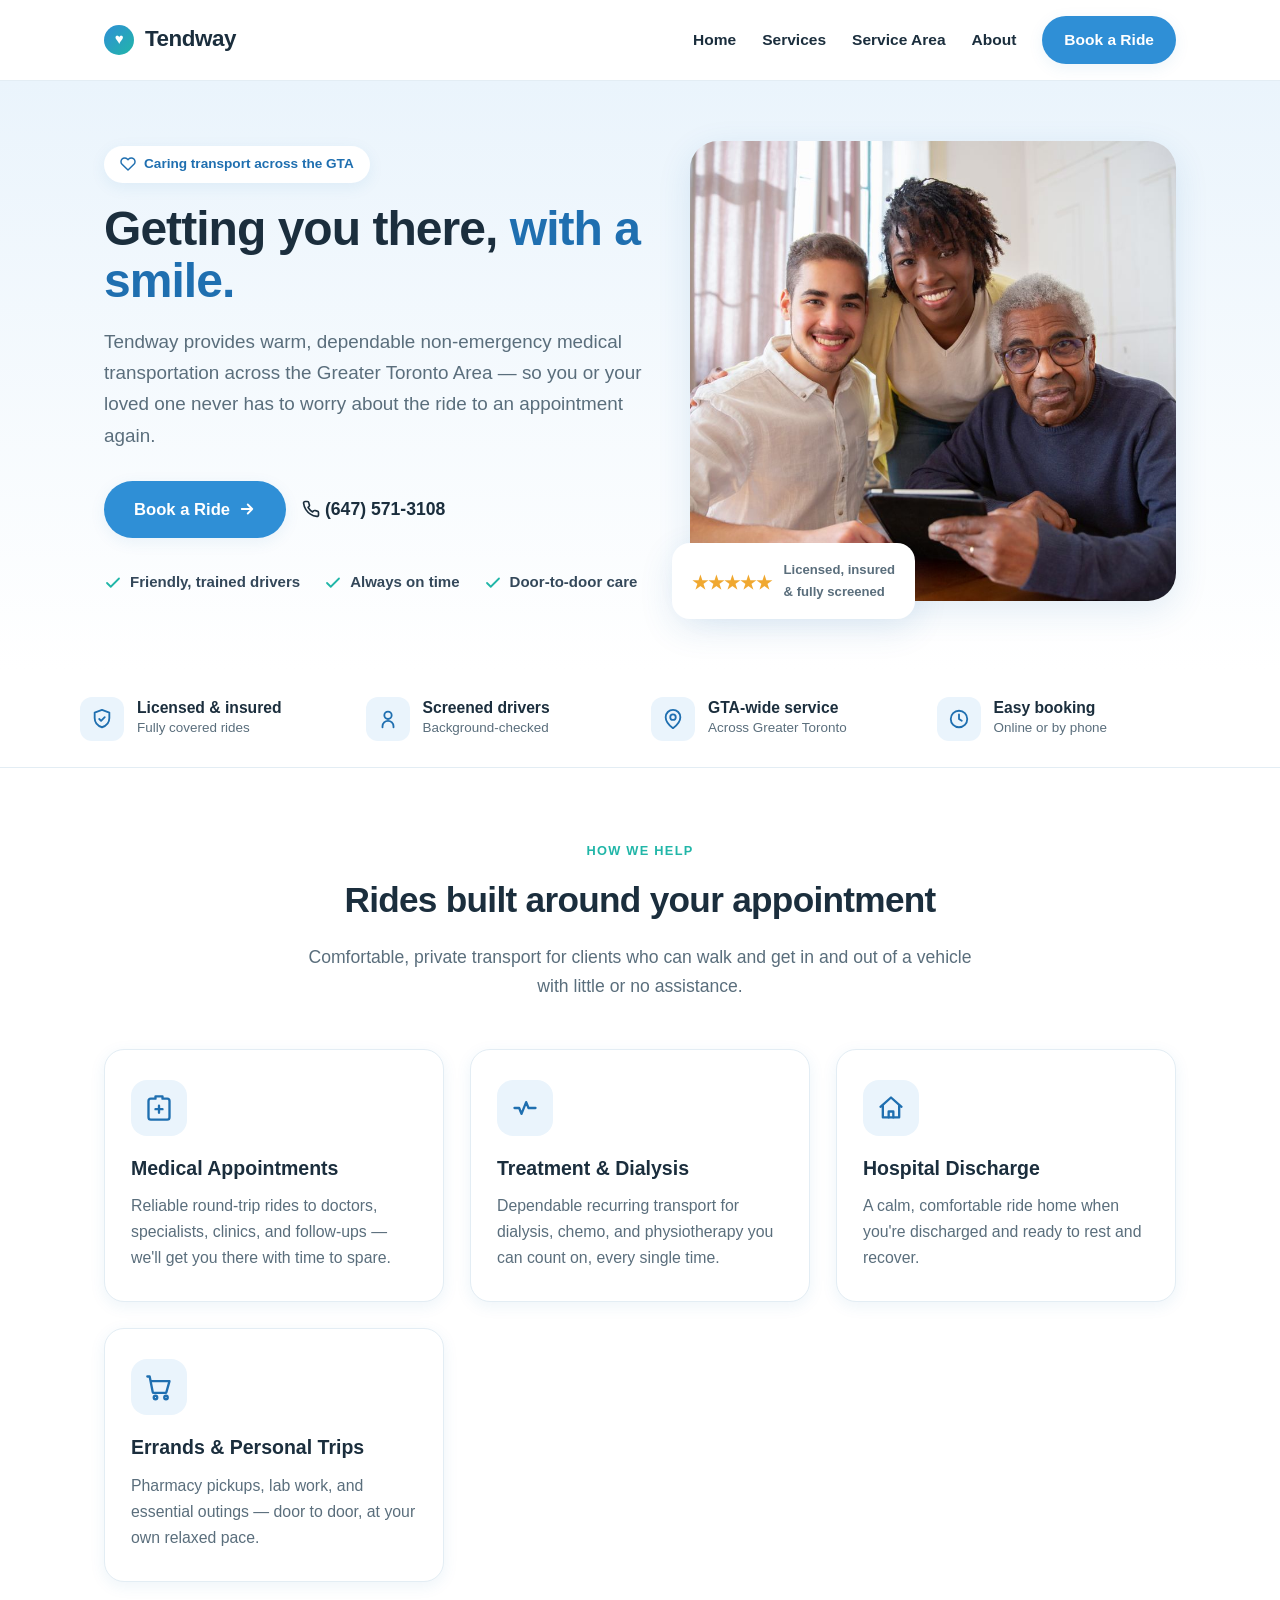
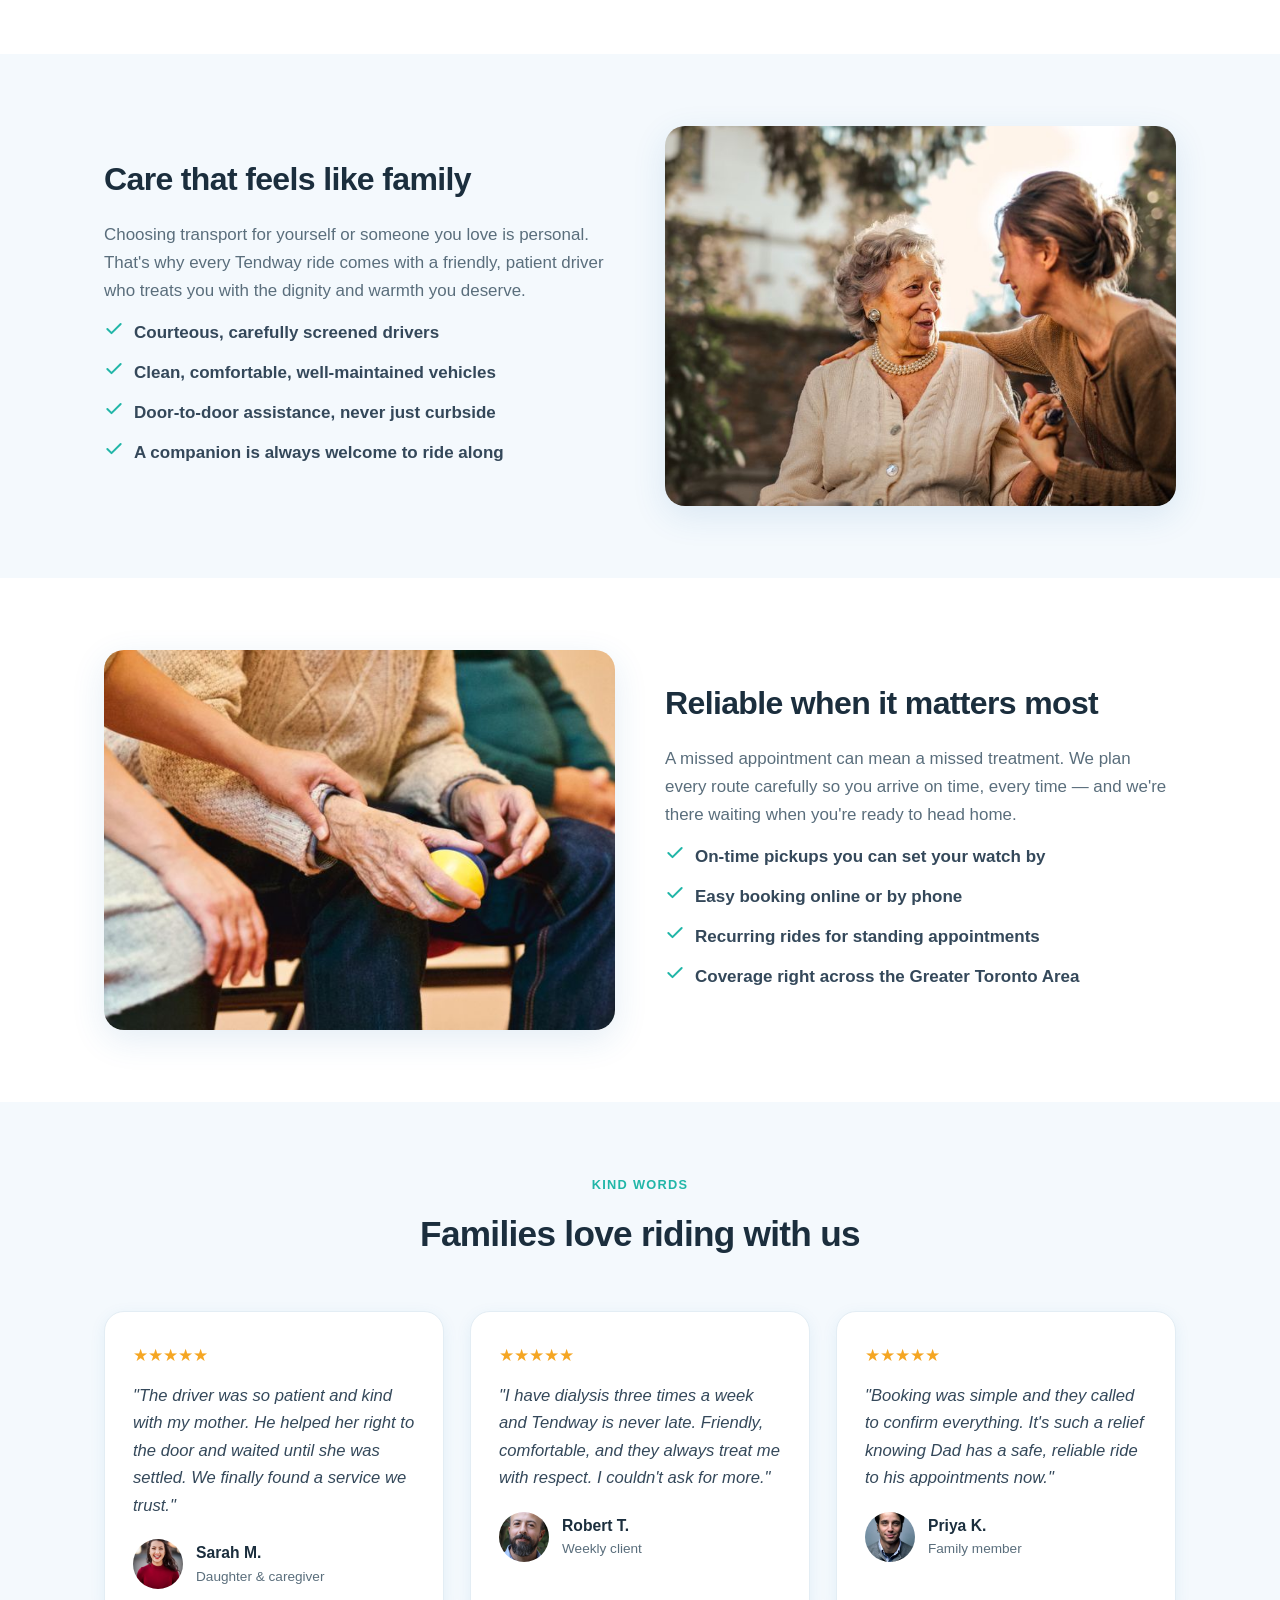
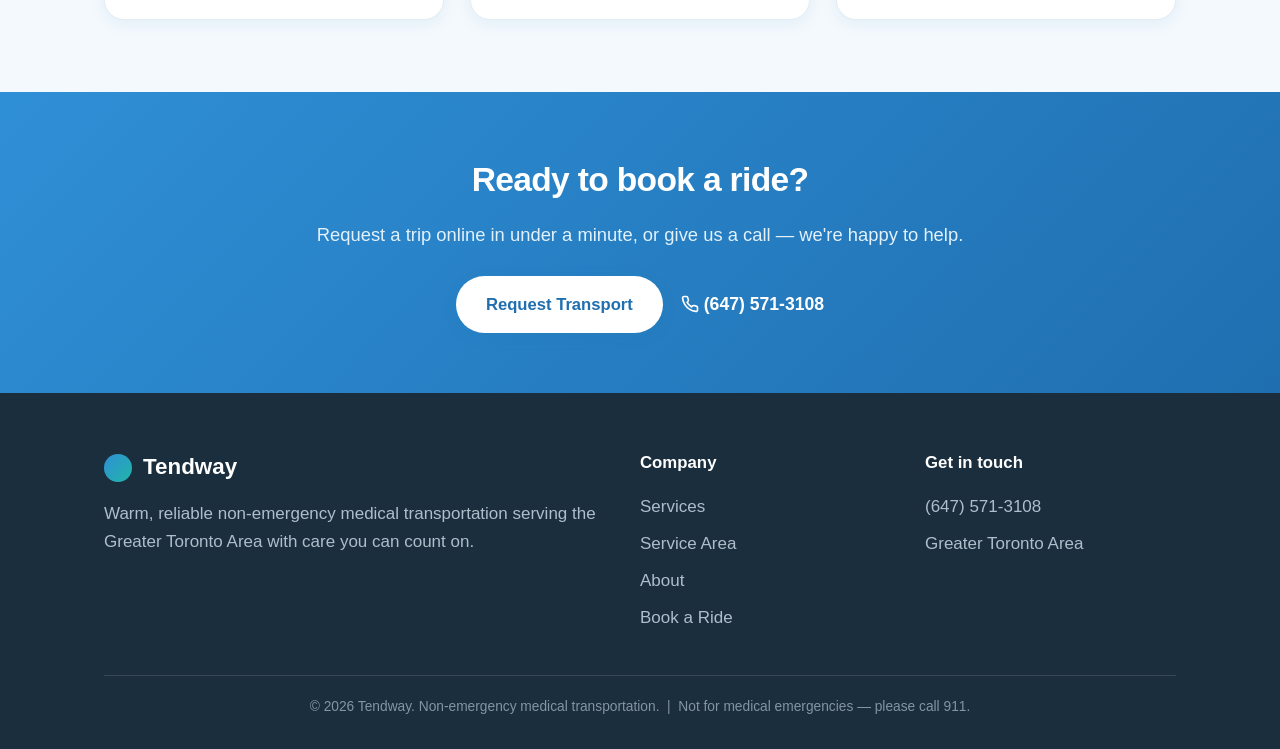
==== commit a2eeeea1: "Polish: replace emoji icons with line-icons, add trust band, bump contrast/type, warm accent" ====
--- a/index.html
+++ b/index.html
@@ -25,25 +25,46 @@
 <section class="hero">
   <div class="container hero-grid">
     <div class="hero-text">
-      <span class="pill">💙 Caring transport across the GTA</span>
+      <span class="pill"><svg viewBox="0 0 24 24" fill="none" stroke="currentColor" stroke-width="2.2" stroke-linecap="round" stroke-linejoin="round" style="width:16px;height:16px"><path d="M20.8 4.6a5.5 5.5 0 0 0-7.8 0L12 5.7l-1.1-1.1a5.5 5.5 0 1 0-7.8 7.8L12 21l8.9-8.6a5.5 5.5 0 0 0 0-7.8z"/></svg> Caring transport across the GTA</span>
       <h1>Getting you there, <span class="hl">with a smile.</span></h1>
       <p class="lead">Tendway provides warm, dependable non-emergency medical transportation across the Greater Toronto Area — so you or your loved one never has to worry about the ride to an appointment again.</p>
       <div class="actions">
-        <a href="/contact.html" class="btn btn-primary">Book a Ride →</a>
-        <a href="tel:+16475713108" class="phone-inline">📞 (647) 571-3108</a>
+        <a href="/contact.html" class="btn btn-primary">Book a Ride <svg viewBox="0 0 24 24" fill="none" stroke="currentColor" stroke-width="2.4" stroke-linecap="round" stroke-linejoin="round" style="width:18px;height:18px"><path d="M5 12h14M13 6l6 6-6 6"/></svg></a>
+        <a href="tel:+16475713108" class="phone-inline"><svg viewBox="0 0 24 24" fill="none" stroke="currentColor" stroke-width="2.2" stroke-linecap="round" stroke-linejoin="round" style="width:18px;height:18px;vertical-align:-3px"><path d="M22 16.9v3a2 2 0 0 1-2.2 2 19.8 19.8 0 0 1-8.6-3.1 19.5 19.5 0 0 1-6-6 19.8 19.8 0 0 1-3.1-8.6A2 2 0 0 1 4.1 2h3a2 2 0 0 1 2 1.7c.1 1 .4 1.9.7 2.8a2 2 0 0 1-.5 2.1L8.1 9.9a16 16 0 0 0 6 6l1.3-1.3a2 2 0 0 1 2.1-.5c.9.3 1.8.6 2.8.7a2 2 0 0 1 1.7 2z"/></svg> (647) 571-3108</a>
       </div>
       <div class="trustbar">
-        <div class="item"><span class="ic">✓</span> Friendly, trained drivers</div>
-        <div class="item"><span class="ic">✓</span> Always on time</div>
-        <div class="item"><span class="ic">✓</span> Door-to-door care</div>
+        <div class="item"><span class="ic"><svg viewBox="0 0 24 24" fill="none" stroke="currentColor" stroke-width="2.4" stroke-linecap="round" stroke-linejoin="round"><path d="M20 6 9 17l-5-5"/></svg></span> Friendly, trained drivers</div>
+        <div class="item"><span class="ic"><svg viewBox="0 0 24 24" fill="none" stroke="currentColor" stroke-width="2.4" stroke-linecap="round" stroke-linejoin="round"><path d="M20 6 9 17l-5-5"/></svg></span> Always on time</div>
+        <div class="item"><span class="ic"><svg viewBox="0 0 24 24" fill="none" stroke="currentColor" stroke-width="2.4" stroke-linecap="round" stroke-linejoin="round"><path d="M20 6 9 17l-5-5"/></svg></span> Door-to-door care</div>
       </div>
     </div>
     <div class="hero-img-wrap">
       <img class="hero-img" src="/img/hero.jpg" alt="A friendly caregiver helping a smiling senior">
       <div class="hero-badge">
-        <div class="big">100%</div>
-        <div class="small">Focused on your<br>comfort &amp; safety</div>
+        <div class="big"><span class="stars">★★★★★</span></div>
+        <div class="small">Licensed, insured<br>&amp; fully screened</div>
       </div>
+    </div>
+  </div>
+</section>
+
+<section class="trustband">
+  <div class="container trustband-inner">
+    <div class="tb">
+      <div class="tb-ic"><svg viewBox="0 0 24 24" fill="none" stroke="currentColor" stroke-width="2" stroke-linecap="round" stroke-linejoin="round"><path d="M12 2 4 5v6c0 5 3.4 8.6 8 10 4.6-1.4 8-5 8-10V5l-8-3z"/><path d="m9 12 2 2 4-4"/></svg></div>
+      <div><div class="tb-t">Licensed &amp; insured</div><div class="tb-s">Fully covered rides</div></div>
+    </div>
+    <div class="tb">
+      <div class="tb-ic"><svg viewBox="0 0 24 24" fill="none" stroke="currentColor" stroke-width="2" stroke-linecap="round" stroke-linejoin="round"><circle cx="12" cy="8" r="4"/><path d="M6 21v-1a6 6 0 0 1 12 0v1"/></svg></div>
+      <div><div class="tb-t">Screened drivers</div><div class="tb-s">Background-checked</div></div>
+    </div>
+    <div class="tb">
+      <div class="tb-ic"><svg viewBox="0 0 24 24" fill="none" stroke="currentColor" stroke-width="2" stroke-linecap="round" stroke-linejoin="round"><path d="M20 10c0 6-8 12-8 12s-8-6-8-12a8 8 0 0 1 16 0z"/><circle cx="12" cy="10" r="3"/></svg></div>
+      <div><div class="tb-t">GTA-wide service</div><div class="tb-s">Across Greater Toronto</div></div>
+    </div>
+    <div class="tb">
+      <div class="tb-ic"><svg viewBox="0 0 24 24" fill="none" stroke="currentColor" stroke-width="2" stroke-linecap="round" stroke-linejoin="round"><circle cx="12" cy="12" r="9"/><path d="M12 7v5l3 2"/></svg></div>
+      <div><div class="tb-t">Easy booking</div><div class="tb-s">Online or by phone</div></div>
     </div>
   </div>
 </section>
@@ -57,22 +78,22 @@
     </div>
     <div class="cards">
       <div class="card">
-        <div class="ic-circle">🏥</div>
+        <div class="ic-circle"><svg viewBox="0 0 24 24" fill="none" stroke="currentColor" stroke-width="2" stroke-linecap="round" stroke-linejoin="round"><path d="M19 4h-4V2H9v2H5a2 2 0 0 0-2 2v14a2 2 0 0 0 2 2h14a2 2 0 0 0 2-2V6a2 2 0 0 0-2-2z"/><path d="M12 10v6M9 13h6"/></svg></div>
         <h3>Medical Appointments</h3>
         <p>Reliable round-trip rides to doctors, specialists, clinics, and follow-ups — we'll get you there with time to spare.</p>
       </div>
       <div class="card">
-        <div class="ic-circle">💙</div>
+        <div class="ic-circle"><svg viewBox="0 0 24 24" fill="none" stroke="currentColor" stroke-width="2" stroke-linecap="round" stroke-linejoin="round"><path d="M3 12h4l2 5 4-10 2 5h6"/></svg></div>
         <h3>Treatment &amp; Dialysis</h3>
         <p>Dependable recurring transport for dialysis, chemo, and physiotherapy you can count on, every single time.</p>
       </div>
       <div class="card">
-        <div class="ic-circle">🏠</div>
+        <div class="ic-circle"><svg viewBox="0 0 24 24" fill="none" stroke="currentColor" stroke-width="2" stroke-linecap="round" stroke-linejoin="round"><path d="M3 11 12 3l9 8"/><path d="M5 10v10h14V10"/><path d="M10 20v-5h4v5"/></svg></div>
         <h3>Hospital Discharge</h3>
         <p>A calm, comfortable ride home when you're discharged and ready to rest and recover.</p>
       </div>
       <div class="card">
-        <div class="ic-circle">🛒</div>
+        <div class="ic-circle"><svg viewBox="0 0 24 24" fill="none" stroke="currentColor" stroke-width="2" stroke-linecap="round" stroke-linejoin="round"><circle cx="9" cy="21" r="1.5"/><circle cx="18" cy="21" r="1.5"/><path d="M2 3h2l2.6 13.2a1 1 0 0 0 1 .8h9.8a1 1 0 0 0 1-.8L21 7H5"/></svg></div>
         <h3>Errands &amp; Personal Trips</h3>
         <p>Pharmacy pickups, lab work, and essential outings — door to door, at your own relaxed pace.</p>
       </div>
@@ -86,10 +107,10 @@
       <h2>Care that feels like family</h2>
       <p>Choosing transport for yourself or someone you love is personal. That's why every Tendway ride comes with a friendly, patient driver who treats you with the dignity and warmth you deserve.</p>
       <ul class="checklist">
-        <li><span class="ic">✓</span> Courteous, carefully screened drivers</li>
-        <li><span class="ic">✓</span> Clean, comfortable, well-maintained vehicles</li>
-        <li><span class="ic">✓</span> Door-to-door assistance, never just curbside</li>
-        <li><span class="ic">✓</span> A companion is always welcome to ride along</li>
+        <li><span class="ic"><svg viewBox="0 0 24 24" fill="none" stroke="currentColor" stroke-width="2.4" stroke-linecap="round" stroke-linejoin="round"><path d="M20 6 9 17l-5-5"/></svg></span> Courteous, carefully screened drivers</li>
+        <li><span class="ic"><svg viewBox="0 0 24 24" fill="none" stroke="currentColor" stroke-width="2.4" stroke-linecap="round" stroke-linejoin="round"><path d="M20 6 9 17l-5-5"/></svg></span> Clean, comfortable, well-maintained vehicles</li>
+        <li><span class="ic"><svg viewBox="0 0 24 24" fill="none" stroke="currentColor" stroke-width="2.4" stroke-linecap="round" stroke-linejoin="round"><path d="M20 6 9 17l-5-5"/></svg></span> Door-to-door assistance, never just curbside</li>
+        <li><span class="ic"><svg viewBox="0 0 24 24" fill="none" stroke="currentColor" stroke-width="2.4" stroke-linecap="round" stroke-linejoin="round"><path d="M20 6 9 17l-5-5"/></svg></span> A companion is always welcome to ride along</li>
       </ul>
     </div>
     <img class="feature-img" src="/img/senior.jpg" alt="A caregiver and senior smiling together">
@@ -102,10 +123,10 @@
       <h2>Reliable when it matters most</h2>
       <p>A missed appointment can mean a missed treatment. We plan every route carefully so you arrive on time, every time — and we're there waiting when you're ready to head home.</p>
       <ul class="checklist">
-        <li><span class="ic">✓</span> On-time pickups you can set your watch by</li>
-        <li><span class="ic">✓</span> Easy booking online or by phone</li>
-        <li><span class="ic">✓</span> Recurring rides for standing appointments</li>
-        <li><span class="ic">✓</span> Coverage right across the Greater Toronto Area</li>
+        <li><span class="ic"><svg viewBox="0 0 24 24" fill="none" stroke="currentColor" stroke-width="2.4" stroke-linecap="round" stroke-linejoin="round"><path d="M20 6 9 17l-5-5"/></svg></span> On-time pickups you can set your watch by</li>
+        <li><span class="ic"><svg viewBox="0 0 24 24" fill="none" stroke="currentColor" stroke-width="2.4" stroke-linecap="round" stroke-linejoin="round"><path d="M20 6 9 17l-5-5"/></svg></span> Easy booking online or by phone</li>
+        <li><span class="ic"><svg viewBox="0 0 24 24" fill="none" stroke="currentColor" stroke-width="2.4" stroke-linecap="round" stroke-linejoin="round"><path d="M20 6 9 17l-5-5"/></svg></span> Recurring rides for standing appointments</li>
+        <li><span class="ic"><svg viewBox="0 0 24 24" fill="none" stroke="currentColor" stroke-width="2.4" stroke-linecap="round" stroke-linejoin="round"><path d="M20 6 9 17l-5-5"/></svg></span> Coverage right across the Greater Toronto Area</li>
       </ul>
     </div>
     <img class="feature-img" src="/img/care.jpg" alt="A caregiver gently assisting a senior">
@@ -144,7 +165,7 @@
     <p>Request a trip online in under a minute, or give us a call — we're happy to help.</p>
     <div style="display:flex; gap:18px; justify-content:center; flex-wrap:wrap; align-items:center;">
       <a href="/contact.html" class="btn btn-primary">Request Transport</a>
-      <a href="tel:+16475713108" class="phone-inline">📞 (647) 571-3108</a>
+      <a href="tel:+16475713108" class="phone-inline"><svg viewBox="0 0 24 24" fill="none" stroke="currentColor" stroke-width="2.2" stroke-linecap="round" stroke-linejoin="round" style="width:18px;height:18px;vertical-align:-3px"><path d="M22 16.9v3a2 2 0 0 1-2.2 2 19.8 19.8 0 0 1-8.6-3.1 19.5 19.5 0 0 1-6-6 19.8 19.8 0 0 1-3.1-8.6A2 2 0 0 1 4.1 2h3a2 2 0 0 1 2 1.7c.1 1 .4 1.9.7 2.8a2 2 0 0 1-.5 2.1L8.1 9.9a16 16 0 0 0 6 6l1.3-1.3a2 2 0 0 1 2.1-.5c.9.3 1.8.6 2.8.7a2 2 0 0 1 1.7 2z"/></svg> (647) 571-3108</a>
     </div>
   </div>
 </section>
--- a/styles.css
+++ b/styles.css
@@ -4,9 +4,11 @@
   --sky-soft: #eaf4fc;
   --sky-mist: #f4f9fd;
   --accent: #21b6a8;
-  --ink: #21384a;
-  --text: #3a4d5c;
-  --muted: #6b7d8a;
+  --gold: #f0a830;
+  --gold-soft: #fff4e0;
+  --ink: #1b2e3d;
+  --text: #34485a;
+  --muted: #5a6e7c;
   --line: #e3edf4;
   --white: #ffffff;
   --warm: #fff7ec;
@@ -22,6 +24,7 @@
   font-family: "Segoe UI", -apple-system, BlinkMacSystemFont, Roboto, Helvetica, Arial, sans-serif;
   color: var(--text);
   background: var(--white);
+  font-size: 17px;
   line-height: 1.65;
   -webkit-font-smoothing: antialiased;
 }
@@ -54,6 +57,7 @@
 .hero-img { border-radius: 28px; box-shadow: var(--shadow); width: 100%; height: 460px; object-fit: cover; }
 .hero-badge { position: absolute; bottom: -18px; left: -18px; background: #fff; border-radius: 18px; box-shadow: var(--shadow); padding: 16px 20px; display: flex; align-items: center; gap: 12px; }
 .hero-badge .big { font-size: 1.5rem; font-weight: 800; color: var(--sky-deep); line-height: 1; }
+.hero-badge .big .stars { color: var(--gold); font-size: 1.1rem; }
 .hero-badge .small { font-size: 0.82rem; color: var(--muted); font-weight: 600; }
 
 .btn { display: inline-flex; align-items:center; gap:8px; padding: 15px 30px; border-radius: 999px; font-weight: 700; font-size: 1.04rem; cursor: pointer; border: none; transition: transform .08s ease, background .15s ease; }
@@ -67,7 +71,19 @@
 
 .trustbar { display: flex; gap: 24px; flex-wrap: wrap; margin-top: 32px; }
 .trustbar .item { display: flex; align-items: center; gap: 8px; color: var(--text); font-size: 0.94rem; font-weight: 600; }
-.trustbar .item span.ic { color: var(--accent); font-size: 1.15rem; }
+.trustbar .item span.ic { color: var(--accent); font-size: 1.15rem; display: inline-flex; }
+.trustbar .item svg { width: 18px; height: 18px; color: var(--accent); flex-shrink: 0; }
+
+/* Trust band */
+.trustband { background: var(--white); border-bottom: 1px solid var(--line); }
+.trustband-inner { display: grid; grid-template-columns: repeat(4, 1fr); gap: 22px; padding: 26px 0; }
+.trustband .tb { display: flex; align-items: center; gap: 13px; }
+.trustband .tb-ic { width: 44px; height: 44px; border-radius: 12px; background: var(--sky-soft); color: var(--sky-deep); display: flex; align-items: center; justify-content: center; flex-shrink: 0; }
+.trustband .tb-ic svg { width: 22px; height: 22px; }
+.trustband .tb-t { font-weight: 800; color: var(--ink); font-size: 0.98rem; line-height: 1.25; }
+.trustband .tb-s { font-size: 0.84rem; color: var(--muted); }
+@media (max-width: 860px) { .trustband-inner { grid-template-columns: repeat(2, 1fr); } }
+@media (max-width: 480px) { .trustband-inner { grid-template-columns: 1fr; } }
 
 /* Sections */
 section.block { padding: 72px 0; }
@@ -82,6 +98,7 @@
 .card { background: var(--white); border: 1px solid var(--line); border-radius: var(--radius); padding: 30px 26px; box-shadow: var(--shadow-sm); transition: transform .15s ease, box-shadow .15s ease; }
 .card:hover { transform: translateY(-4px); box-shadow: var(--shadow); }
 .card .ic-circle { width: 56px; height: 56px; border-radius: 16px; background: var(--sky-soft); color: var(--sky-deep); display: flex; align-items: center; justify-content: center; font-size: 1.6rem; margin-bottom: 16px; }
+.card .ic-circle svg { width: 28px; height: 28px; }
 .card h3 { color: var(--ink); font-size: 1.22rem; margin-bottom: 9px; }
 .card p { color: var(--muted); font-size: 0.99rem; }
 
@@ -93,7 +110,8 @@
 .feature-text p { color: var(--muted); font-size: 1.06rem; margin-bottom: 14px; }
 .checklist { list-style: none; margin-top: 8px; }
 .checklist li { display: flex; align-items: flex-start; gap: 10px; margin-bottom: 12px; color: var(--text); font-weight: 600; }
-.checklist li span.ic { color: var(--accent); font-size: 1.2rem; flex-shrink: 0; }
+.checklist li span.ic { color: var(--accent); font-size: 1.2rem; flex-shrink: 0; display: inline-flex; }
+.checklist li span.ic svg { width: 20px; height: 20px; }
 
 /* Testimonials */
 .tgrid { display: grid; grid-template-columns: repeat(auto-fit, minmax(290px, 1fr)); gap: 26px; }
@@ -144,7 +162,7 @@
 /* Area list */
 .area-grid { display: grid; grid-template-columns: repeat(auto-fit, minmax(160px, 1fr)); gap: 12px; max-width: 800px; margin: 0 auto; }
 .area-grid div { background: var(--white); border: 1px solid var(--line); border-radius: 12px; padding: 14px 18px; font-weight: 700; color: var(--ink); text-align: center; box-shadow: var(--shadow-sm); }
-.area-grid div::before { content: "📍 "; }
+.area-grid div::before { content: ""; display: inline-block; width: 9px; height: 9px; border-radius: 50%; background: var(--accent); margin-right: 9px; vertical-align: middle; }
 
 @media (max-width: 860px) {
   .hero-grid, .feature { grid-template-columns: 1fr; }
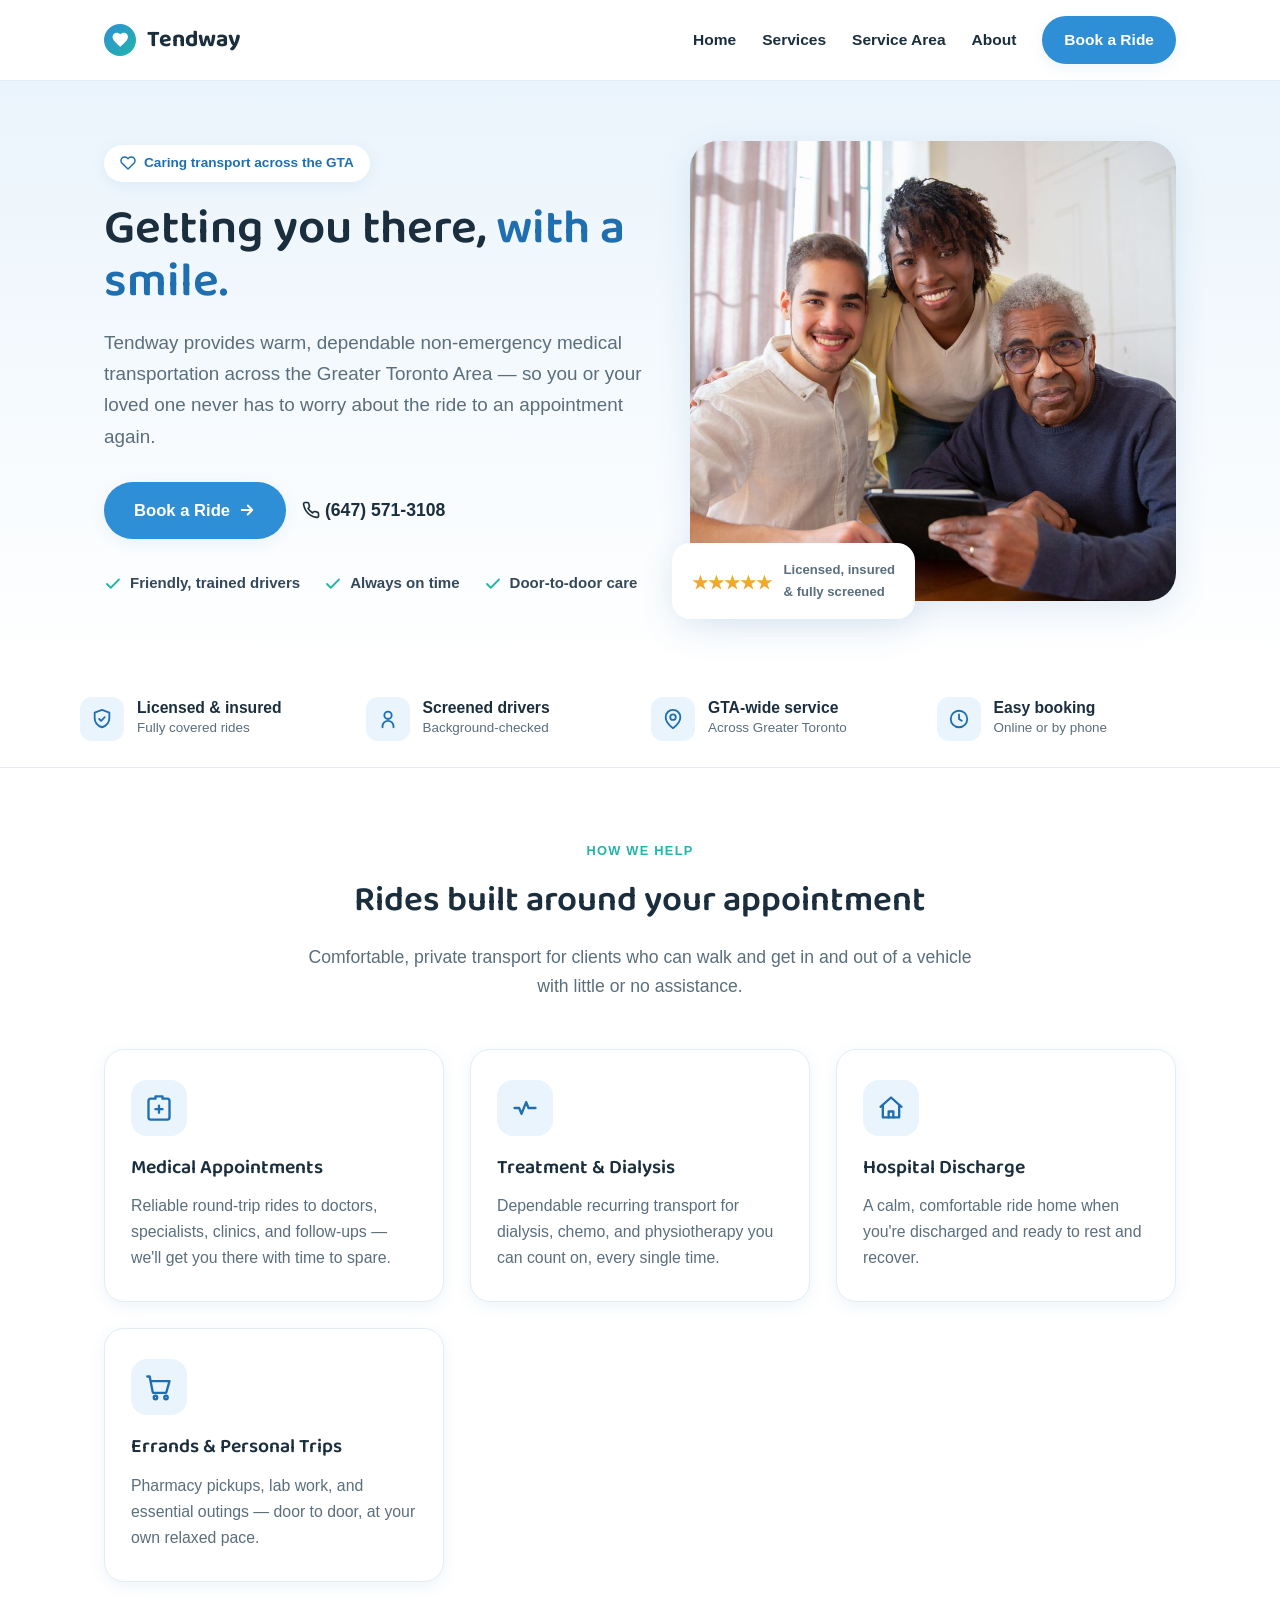
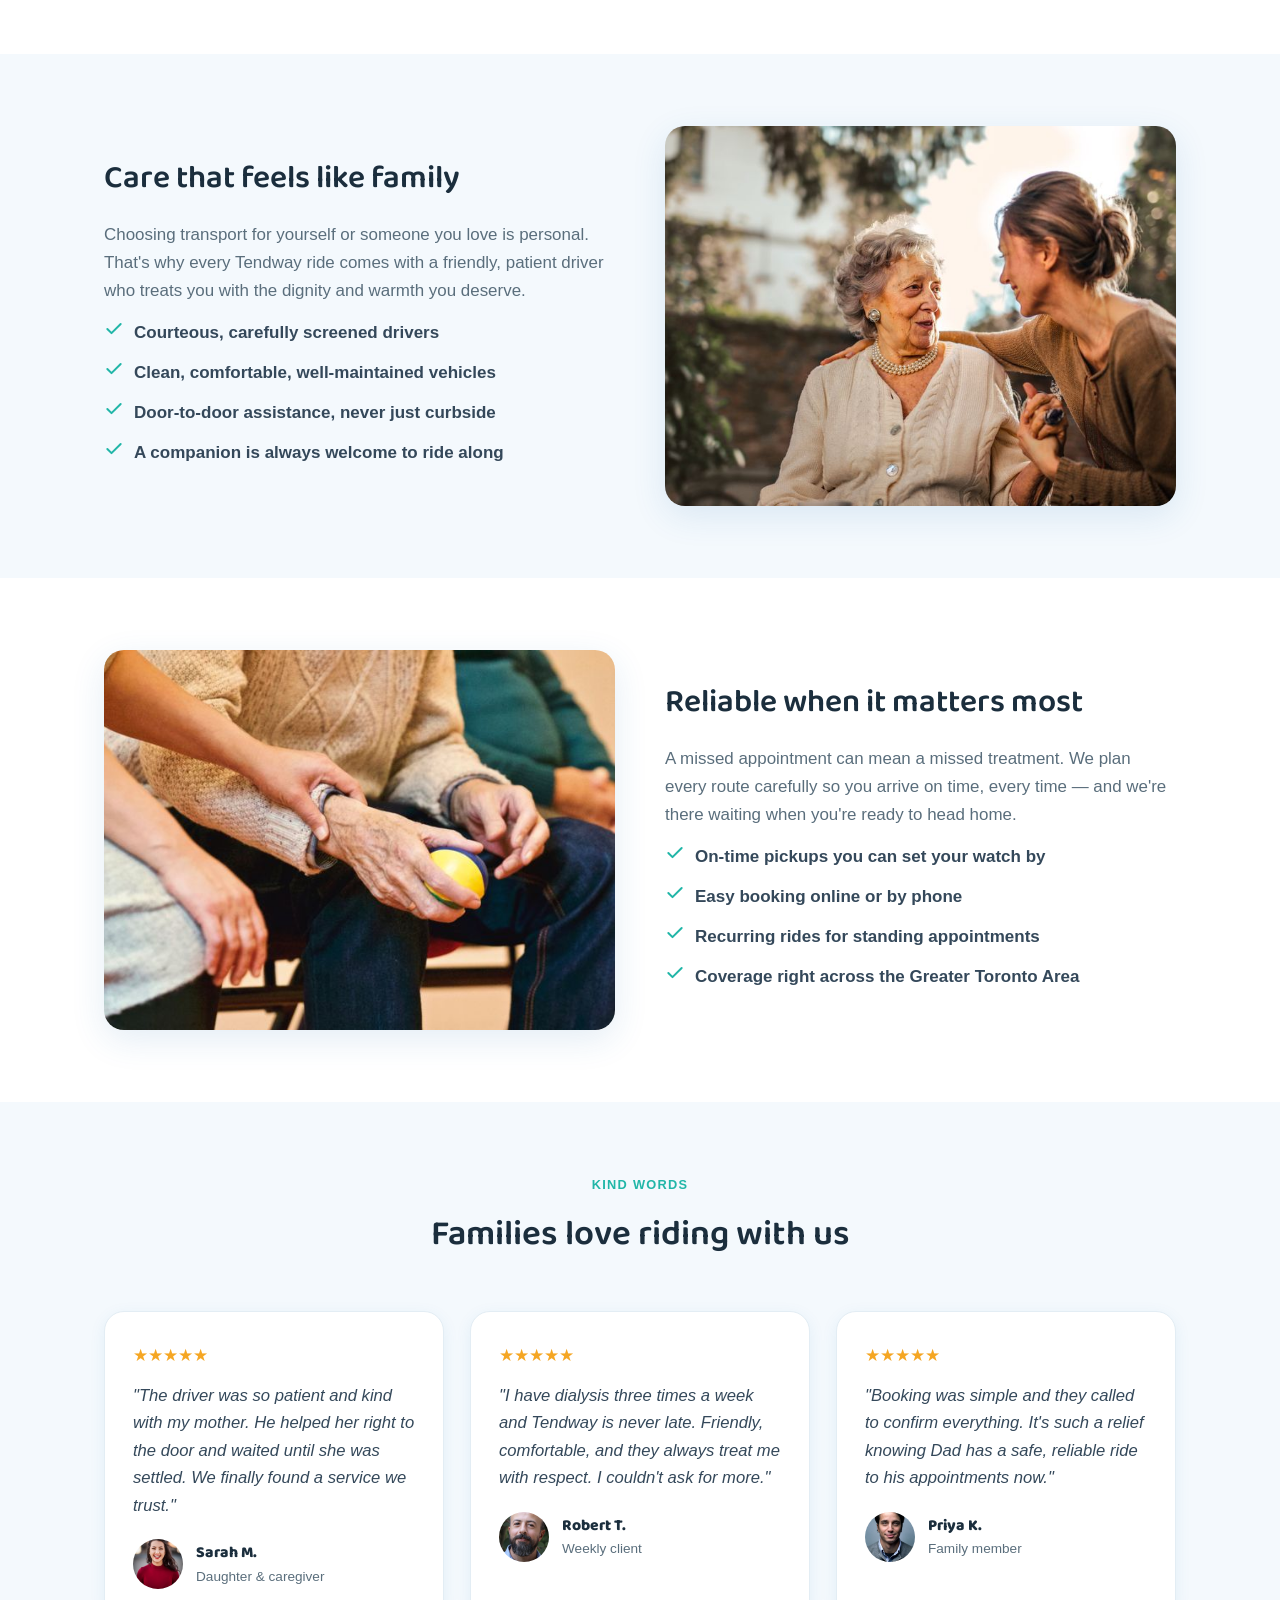
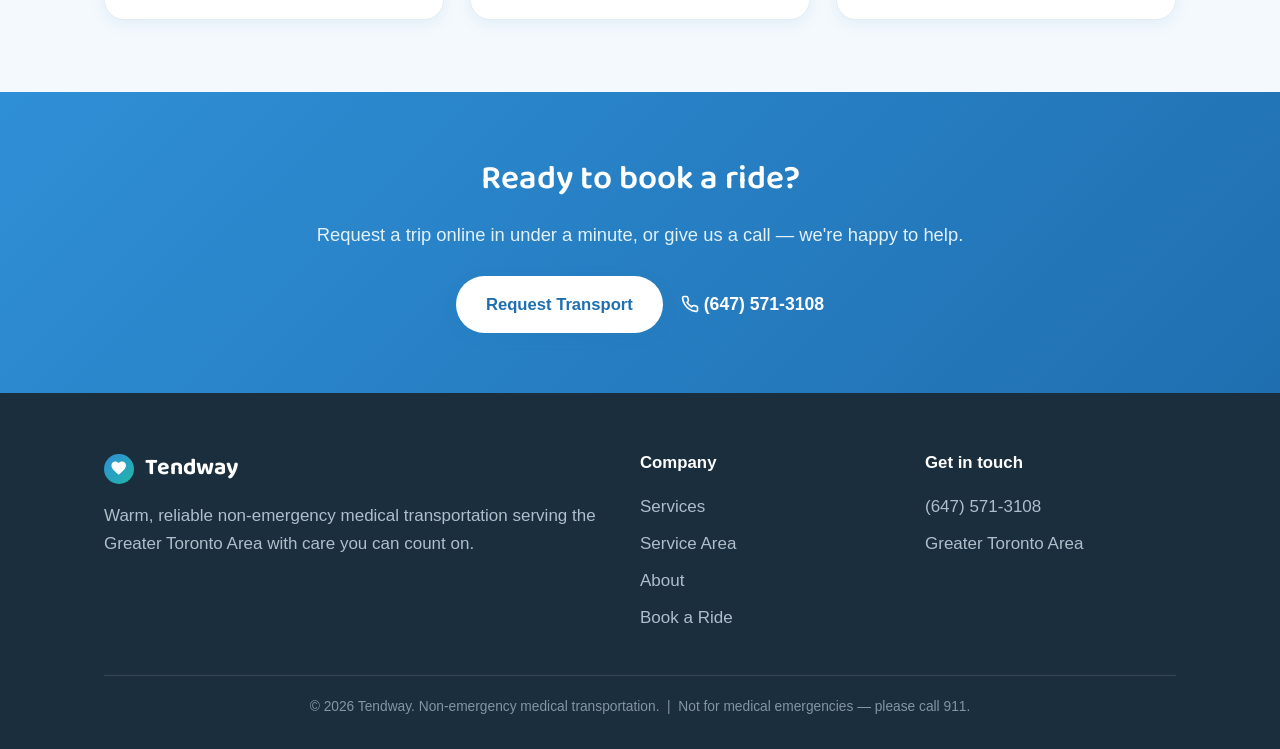
==== commit d83f6189: "Logo: Baloo 2 wordmark + headings, SVG heart centered in mark" ====
--- a/index.html
+++ b/index.html
@@ -5,14 +5,18 @@
 <meta name="viewport" content="width=device-width, initial-scale=1.0">
 <title>Tendway | Friendly Medical Transport Across the GTA</title>
 <meta name="description" content="Tendway provides warm, reliable non-emergency medical transportation across the Greater Toronto Area. Friendly drivers, comfortable rides to every appointment.">
+<link rel="preconnect" href="https://fonts.googleapis.com">
+<link rel="preconnect" href="https://fonts.gstatic.com" crossorigin>
+<link href="https://fonts.googleapis.com/css2?family=Baloo+2:wght@500;600;700;800&display=swap" rel="stylesheet">
 <link rel="stylesheet" href="/styles.css">
 </head>
 <body>
 
 <header class="site">
   <nav class="nav">
-    <a href="/" class="brand"><span class="dot">♥</span>Tendway</a>
-    <div class="navlinks">
+    <a href="/" class="brand"><span class="dot"><svg viewBox="0 -0.85 24 24" fill="currentColor" aria-hidden="true"><path d="M12 20.3l-1.45-1.32C5.4 14.24 2 11.16 2 7.4 2 4.32 4.42 2 7.5 2c1.74 0 3.41.81 4.5 2.09C13.09 2.81 14.76 2 16.5 2 19.58 2 22 4.32 22 7.4c0 3.76-3.4 6.84-8.55 11.59L12 20.3z"/></svg></span>Tendway</a>
+    <button class="nav-toggle" aria-label="Menu" aria-expanded="false" onclick="this.classList.toggle('on');var n=document.getElementById('navlinks');n.classList.toggle('open');this.setAttribute('aria-expanded',n.classList.contains('open'));"><svg class="i-open" viewBox="0 0 24 24" fill="none" stroke="currentColor" stroke-width="2.2" stroke-linecap="round"><path d="M3 6h18M3 12h18M3 18h18"/></svg></button>
+    <div class="navlinks" id="navlinks">
       <a href="/">Home</a>
       <a href="/services.html">Services</a>
       <a href="/service-area.html">Service Area</a>
@@ -174,7 +178,7 @@
   <div class="container">
     <div class="foot-grid">
       <div>
-        <div class="foot-brand"><span class="dot"></span>Tendway</div>
+        <div class="foot-brand"><span class="dot"><svg viewBox="0 -0.85 24 24" fill="currentColor" aria-hidden="true"><path d="M12 20.3l-1.45-1.32C5.4 14.24 2 11.16 2 7.4 2 4.32 4.42 2 7.5 2c1.74 0 3.41.81 4.5 2.09C13.09 2.81 14.76 2 16.5 2 19.58 2 22 4.32 22 7.4c0 3.76-3.4 6.84-8.55 11.59L12 20.3z"/></svg></span>Tendway</div>
         <p>Warm, reliable non-emergency medical transportation serving the Greater Toronto Area with care you can count on.</p>
       </div>
       <div>
--- a/styles.css
+++ b/styles.css
@@ -19,6 +19,13 @@
 }
 
 * { box-sizing: border-box; margin: 0; padding: 0; }
+/* Display font (warm/rounded) for logo + headings */
+.brand, .foot-brand,
+h1, h2, h3,
+.hero h1, .section-head h2, .feature-text h2, .cta-strip h2,
+.page-hero h1, .card h3, .tcard .who .name {
+  font-family: "Baloo 2", "Segoe UI", -apple-system, BlinkMacSystemFont, sans-serif;
+}
 html { scroll-behavior: smooth; }
 body {
   font-family: "Segoe UI", -apple-system, BlinkMacSystemFont, Roboto, Helvetica, Arial, sans-serif;
@@ -36,8 +43,9 @@
 /* Header / Nav */
 header.site { background: var(--white); border-bottom: 1px solid var(--line); position: sticky; top: 0; z-index: 100; }
 .nav { display: flex; align-items: center; justify-content: space-between; padding: 16px 24px; max-width: 1120px; margin: 0 auto; flex-wrap: wrap; gap: 10px; }
-.brand { display: flex; align-items: center; gap: 11px; font-weight: 800; font-size: 1.4rem; color: var(--ink); letter-spacing: -0.02em; }
-.brand .dot { width: 30px; height: 30px; border-radius: 50%; background: linear-gradient(135deg, var(--sky), var(--accent)); display: inline-flex; align-items: center; justify-content: center; color:#fff; font-size:15px; }
+.brand { display: flex; align-items: center; gap: 11px; font-weight: 700; font-size: 1.45rem; color: var(--ink); letter-spacing: 0; }
+.brand .dot { width: 32px; height: 32px; border-radius: 50%; background: linear-gradient(135deg, var(--sky), var(--accent)); display: inline-flex; align-items: center; justify-content: center; color:#fff; flex-shrink: 0; }
+.dot svg { width: 58%; height: 58%; display: block; transform: translateY(-3%); }
 .brand:hover { text-decoration: none; }
 .navlinks { display: flex; gap: 26px; align-items: center; flex-wrap: wrap; }
 .navlinks a { color: var(--ink); font-weight: 600; font-size: 0.97rem; }
@@ -45,11 +53,16 @@
 .nav-cta { background: var(--sky); color: #fff !important; padding: 11px 22px; border-radius: 999px; font-weight: 700; box-shadow: var(--shadow-sm); }
 .nav-cta:hover { background: var(--sky-deep); text-decoration: none; }
 
+/* Mobile menu toggle (hidden on desktop) */
+.nav-toggle { display: none; background: none; border: none; padding: 8px; cursor: pointer; color: var(--ink); border-radius: 10px; }
+.nav-toggle svg { width: 26px; height: 26px; display: block; }
+.nav-toggle:hover { background: var(--sky-soft); }
+
 /* Hero */
 .hero { background: linear-gradient(180deg, var(--sky-soft) 0%, var(--white) 100%); padding: 60px 0 70px; }
 .hero-grid { display: grid; grid-template-columns: 1.05fr 0.95fr; gap: 48px; align-items: center; }
 .hero .pill { display: inline-flex; align-items: center; gap: 8px; background: var(--white); color: var(--sky-deep); font-weight: 700; font-size: 0.85rem; padding: 7px 16px; border-radius: 999px; box-shadow: var(--shadow-sm); margin-bottom: 20px; }
-.hero h1 { font-size: 3rem; line-height: 1.1; margin-bottom: 18px; font-weight: 800; color: var(--ink); letter-spacing: -0.02em; }
+.hero h1 { font-size: 3rem; line-height: 1.12; margin-bottom: 18px; font-weight: 600; color: var(--ink); letter-spacing: 0; }
 .hero h1 .hl { color: var(--sky-deep); }
 .hero p.lead { font-size: 1.18rem; color: var(--muted); max-width: 540px; margin-bottom: 30px; }
 .hero .actions { display: flex; gap: 16px; flex-wrap: wrap; align-items: center; }
@@ -89,7 +102,7 @@
 section.block { padding: 72px 0; }
 section.block.tint { background: var(--sky-mist); }
 .section-head { text-align: center; max-width: 680px; margin: 0 auto 48px; }
-.section-head h2 { font-size: 2.2rem; color: var(--ink); margin-bottom: 14px; letter-spacing: -0.02em; }
+.section-head h2 { font-size: 2.2rem; color: var(--ink); margin-bottom: 14px; letter-spacing: 0; font-weight: 600; }
 .section-head p { color: var(--muted); font-size: 1.1rem; }
 .eyebrow { color: var(--accent); font-weight: 800; letter-spacing: 0.1em; text-transform: uppercase; font-size: 0.8rem; margin-bottom: 10px; }
 
@@ -99,14 +112,14 @@
 .card:hover { transform: translateY(-4px); box-shadow: var(--shadow); }
 .card .ic-circle { width: 56px; height: 56px; border-radius: 16px; background: var(--sky-soft); color: var(--sky-deep); display: flex; align-items: center; justify-content: center; font-size: 1.6rem; margin-bottom: 16px; }
 .card .ic-circle svg { width: 28px; height: 28px; }
-.card h3 { color: var(--ink); font-size: 1.22rem; margin-bottom: 9px; }
+.card h3 { color: var(--ink); font-size: 1.22rem; margin-bottom: 9px; font-weight: 600; }
 .card p { color: var(--muted); font-size: 0.99rem; }
 
 /* Photo feature row */
 .feature { display: grid; grid-template-columns: 1fr 1fr; gap: 50px; align-items: center; }
 .feature.rev .feature-text { order: 2; }
 .feature-img { border-radius: var(--radius); box-shadow: var(--shadow); width: 100%; height: 380px; object-fit: cover; }
-.feature-text h2 { font-size: 2rem; color: var(--ink); margin-bottom: 16px; letter-spacing: -0.02em; }
+.feature-text h2 { font-size: 2rem; color: var(--ink); margin-bottom: 16px; letter-spacing: 0; font-weight: 600; }
 .feature-text p { color: var(--muted); font-size: 1.06rem; margin-bottom: 14px; }
 .checklist { list-style: none; margin-top: 8px; }
 .checklist li { display: flex; align-items: flex-start; gap: 10px; margin-bottom: 12px; color: var(--text); font-weight: 600; }
@@ -125,7 +138,7 @@
 
 /* CTA strip */
 .cta-strip { background: linear-gradient(135deg, var(--sky) 0%, var(--sky-deep) 100%); color: #fff; padding: 60px 0; text-align: center; }
-.cta-strip h2 { font-size: 2.1rem; margin-bottom: 12px; letter-spacing: -0.02em; }
+.cta-strip h2 { font-size: 2.1rem; margin-bottom: 12px; letter-spacing: 0; font-weight: 600; }
 .cta-strip p { font-size: 1.15rem; margin-bottom: 26px; color: #e3f1fb; }
 .cta-strip .btn-primary { background: #fff; color: var(--sky-deep); }
 .cta-strip .btn-primary:hover { background: var(--warm); }
@@ -150,13 +163,13 @@
 footer.site h4 { color: #fff; margin-bottom: 16px; font-size: 1.05rem; }
 footer.site a { color: #aebecb; display: block; margin-bottom: 9px; }
 footer.site a:hover { color: #fff; }
-.foot-brand { display: flex; align-items: center; gap: 11px; font-weight: 800; font-size: 1.4rem; color: #fff; margin-bottom: 14px; }
-.foot-brand .dot { width: 28px; height: 28px; border-radius: 50%; background: linear-gradient(135deg, var(--sky), var(--accent)); }
+.foot-brand { display: flex; align-items: center; gap: 11px; font-weight: 700; font-size: 1.45rem; color: #fff; margin-bottom: 14px; }
+.foot-brand .dot { width: 30px; height: 30px; border-radius: 50%; background: linear-gradient(135deg, var(--sky), var(--accent)); display: inline-flex; align-items: center; justify-content: center; color: #fff; flex-shrink: 0; }
 .foot-bottom { border-top: 1px solid rgba(255,255,255,0.12); padding-top: 20px; font-size: 0.86rem; color: #8295a3; text-align: center; }
 
 /* Page hero (subpages) */
 .page-hero { background: linear-gradient(180deg, var(--sky-soft) 0%, var(--white) 100%); padding: 56px 0; text-align: center; }
-.page-hero h1 { font-size: 2.5rem; margin-bottom: 10px; color: var(--ink); letter-spacing: -0.02em; }
+.page-hero h1 { font-size: 2.5rem; margin-bottom: 10px; color: var(--ink); letter-spacing: 0; font-weight: 600; }
 .page-hero p { color: var(--muted); font-size: 1.15rem; max-width: 600px; margin: 0 auto; }
 
 /* Area list */
@@ -169,10 +182,31 @@
   .hero h1 { font-size: 2.3rem; }
   .feature.rev .feature-text { order: 0; }
   .hero-img, .feature-img { height: 320px; }
+
+  /* Collapse nav into a dropdown */
+  .nav { flex-wrap: nowrap; justify-content: space-between; align-items: center; gap: 0; }
+  .nav-toggle { display: inline-flex; flex: 0 0 auto; align-items: center; justify-content: center; }
+  .brand { flex: 0 1 auto; }
+  .navlinks {
+    position: absolute; top: 100%; left: 0; right: 0;
+    flex-direction: column; align-items: stretch; gap: 0;
+    background: var(--white); border-bottom: 1px solid var(--line);
+    box-shadow: var(--shadow); padding: 8px 0;
+    max-height: 0; overflow: hidden; opacity: 0; visibility: hidden;
+    transition: max-height .25s ease, opacity .2s ease;
+  }
+  header.site { position: sticky; }
+  .nav { position: relative; }
+  .navlinks.open { max-height: 420px; opacity: 1; visibility: visible; }
+  .navlinks a { padding: 14px 24px; font-size: 1.05rem; border-bottom: 1px solid var(--sky-mist); }
+  .navlinks a:last-child { border-bottom: none; }
+  .nav-cta {
+    margin: 10px 24px 6px; text-align: center;
+    border-bottom: none !important; box-shadow: var(--shadow-sm);
+  }
 }
 @media (max-width: 640px) {
   .form-row { grid-template-columns: 1fr; }
   .foot-grid { grid-template-columns: 1fr; }
-  .navlinks { width: 100%; justify-content: flex-start; gap: 16px; }
   .hero h1 { font-size: 2rem; }
 }
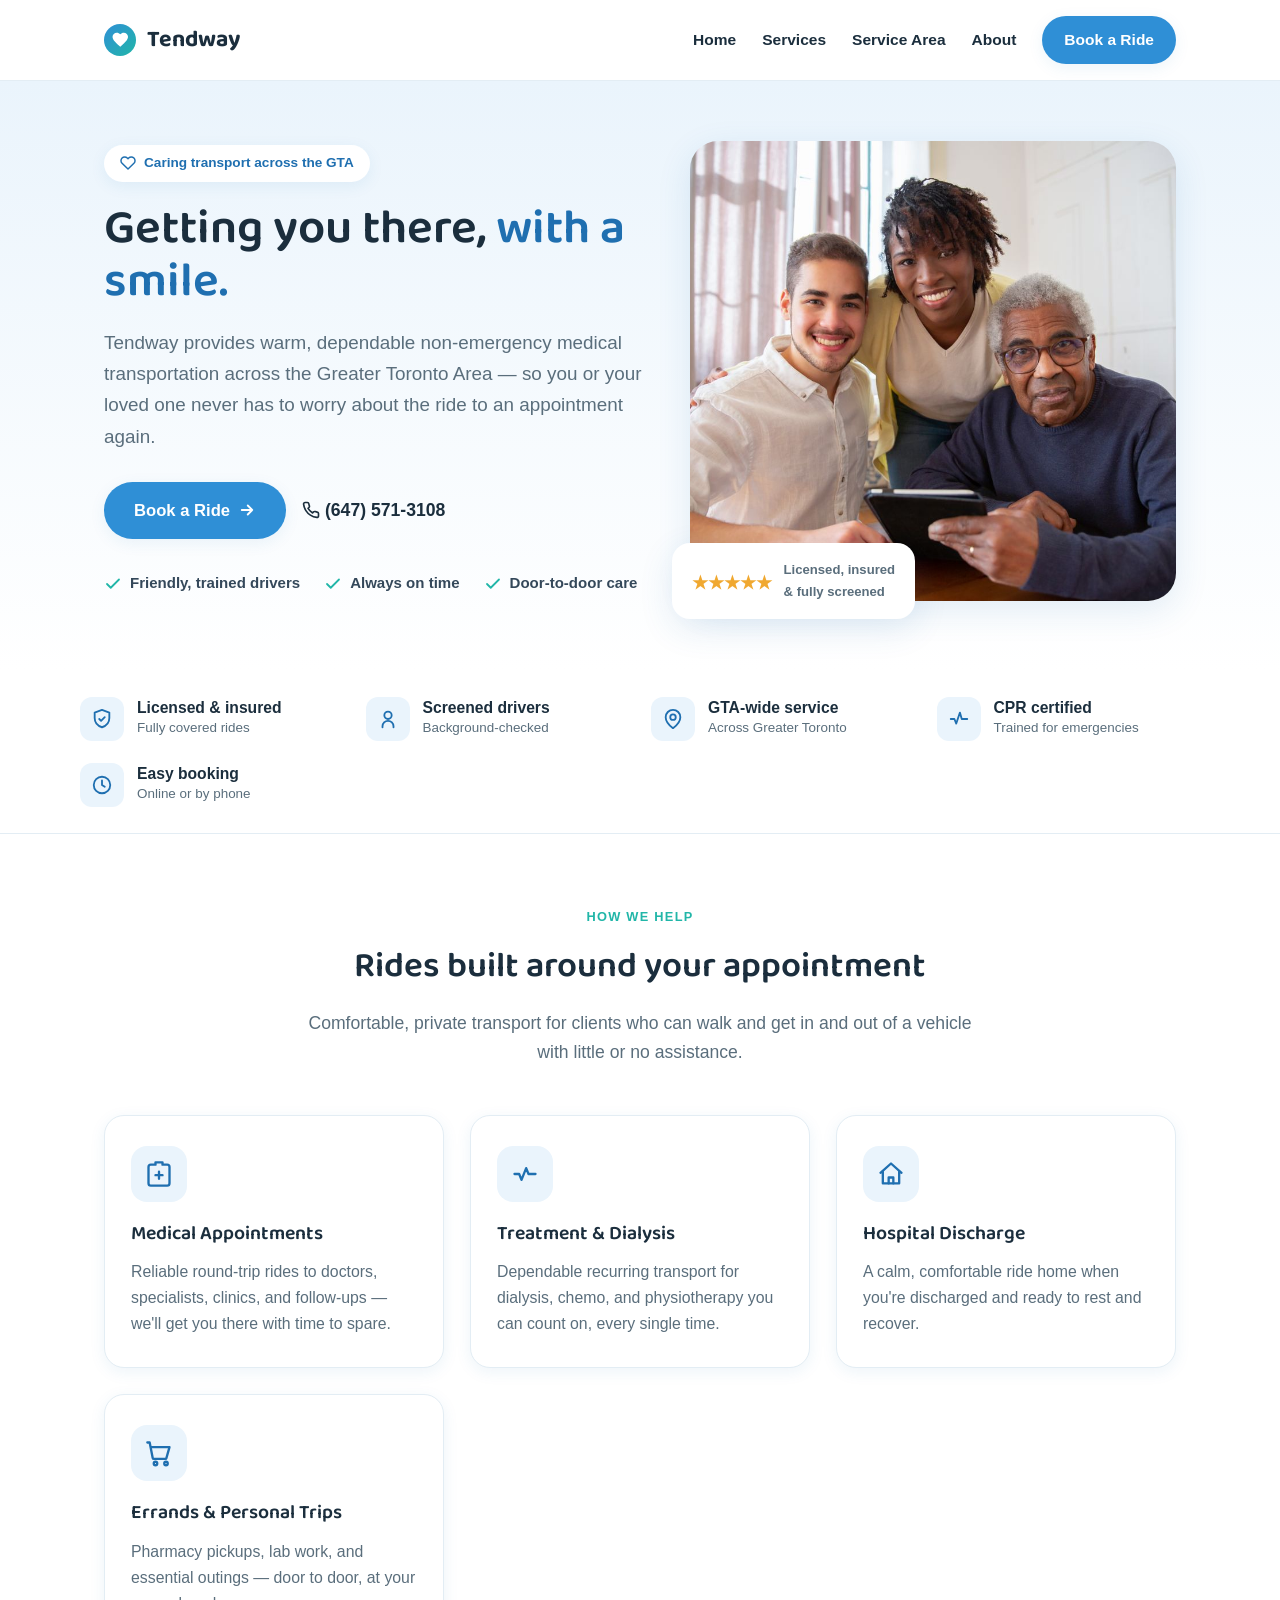
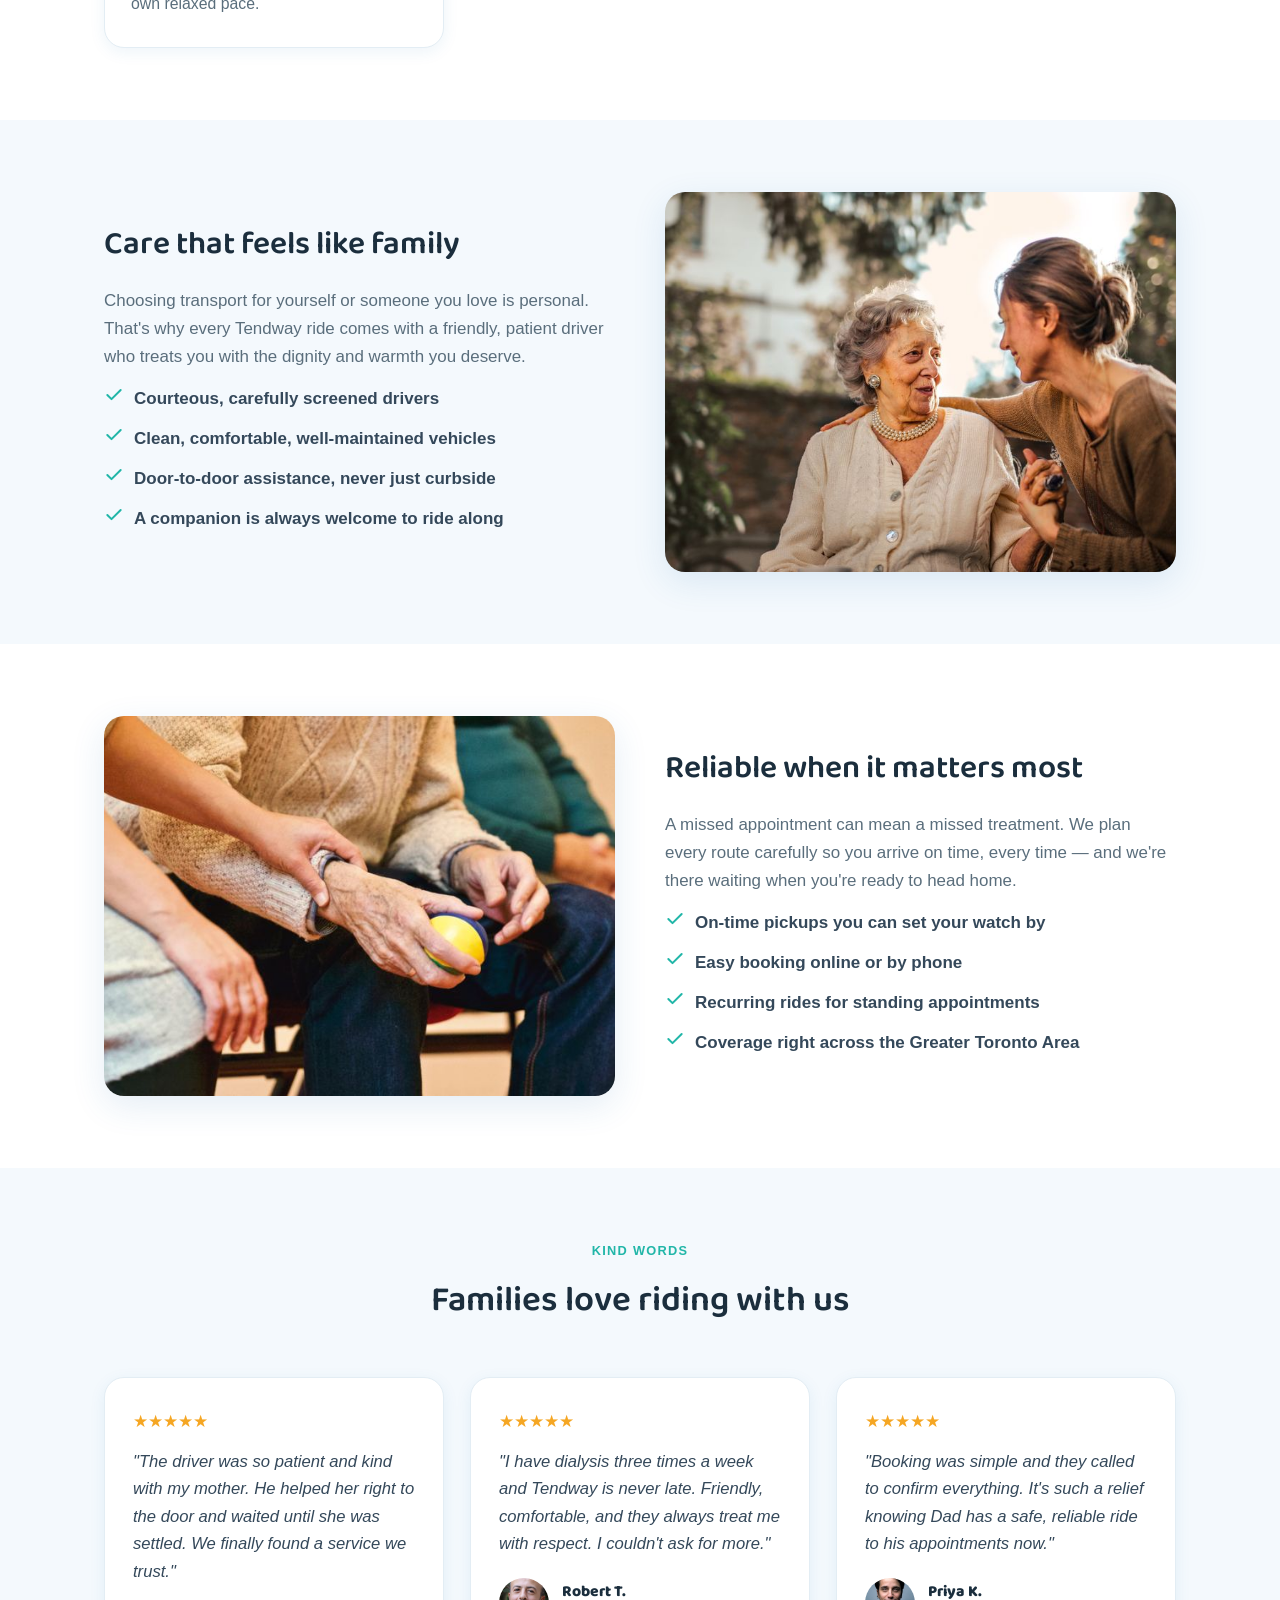
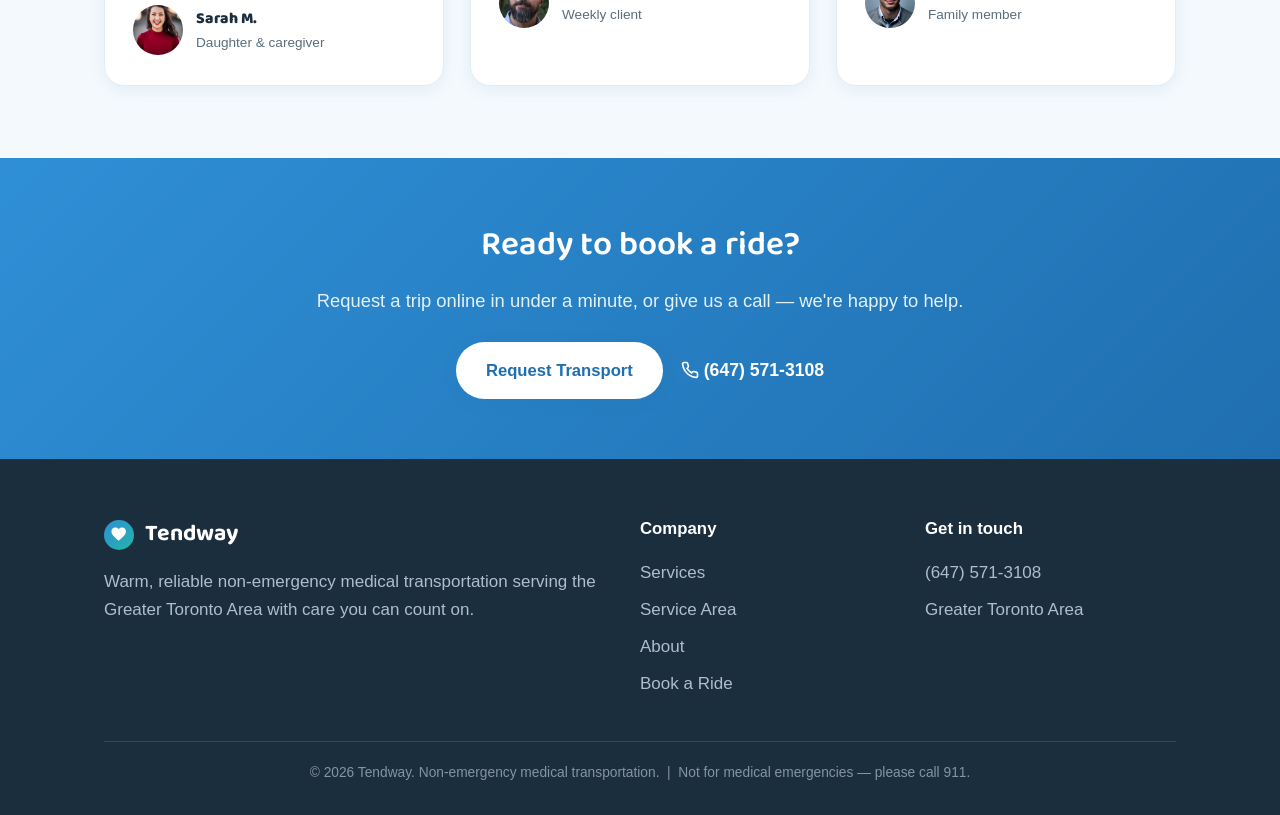
==== commit de52f02b: "Add CPR certified tile to homepage trust band" ====
--- a/index.html
+++ b/index.html
@@ -67,6 +67,10 @@
       <div><div class="tb-t">GTA-wide service</div><div class="tb-s">Across Greater Toronto</div></div>
     </div>
     <div class="tb">
+      <div class="tb-ic"><svg viewBox="0 0 24 24" fill="none" stroke="currentColor" stroke-width="2" stroke-linecap="round" stroke-linejoin="round"><path d="M3 12h4l2 5 4-12 2 7h6"/></svg></div>
+      <div><div class="tb-t">CPR certified</div><div class="tb-s">Trained for emergencies</div></div>
+    </div>
+    <div class="tb">
       <div class="tb-ic"><svg viewBox="0 0 24 24" fill="none" stroke="currentColor" stroke-width="2" stroke-linecap="round" stroke-linejoin="round"><circle cx="12" cy="12" r="9"/><path d="M12 7v5l3 2"/></svg></div>
       <div><div class="tb-t">Easy booking</div><div class="tb-s">Online or by phone</div></div>
     </div>
